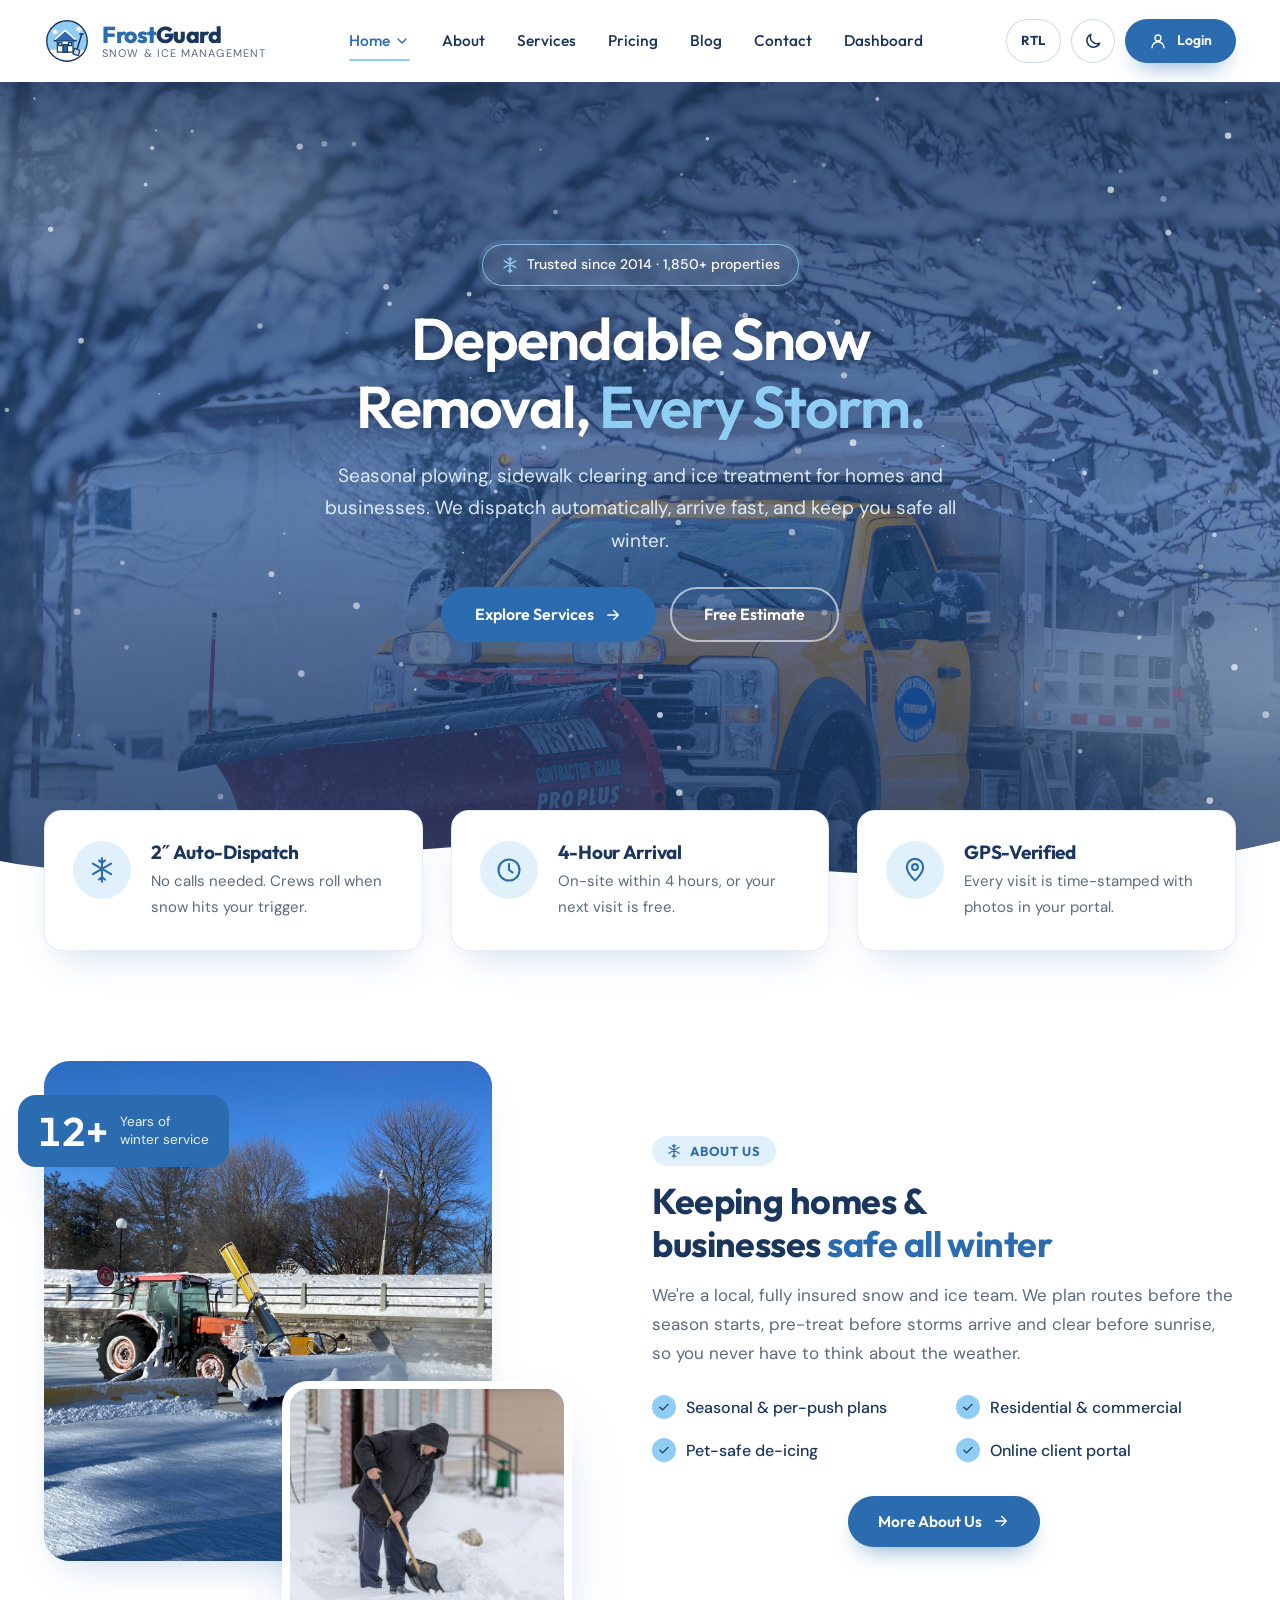
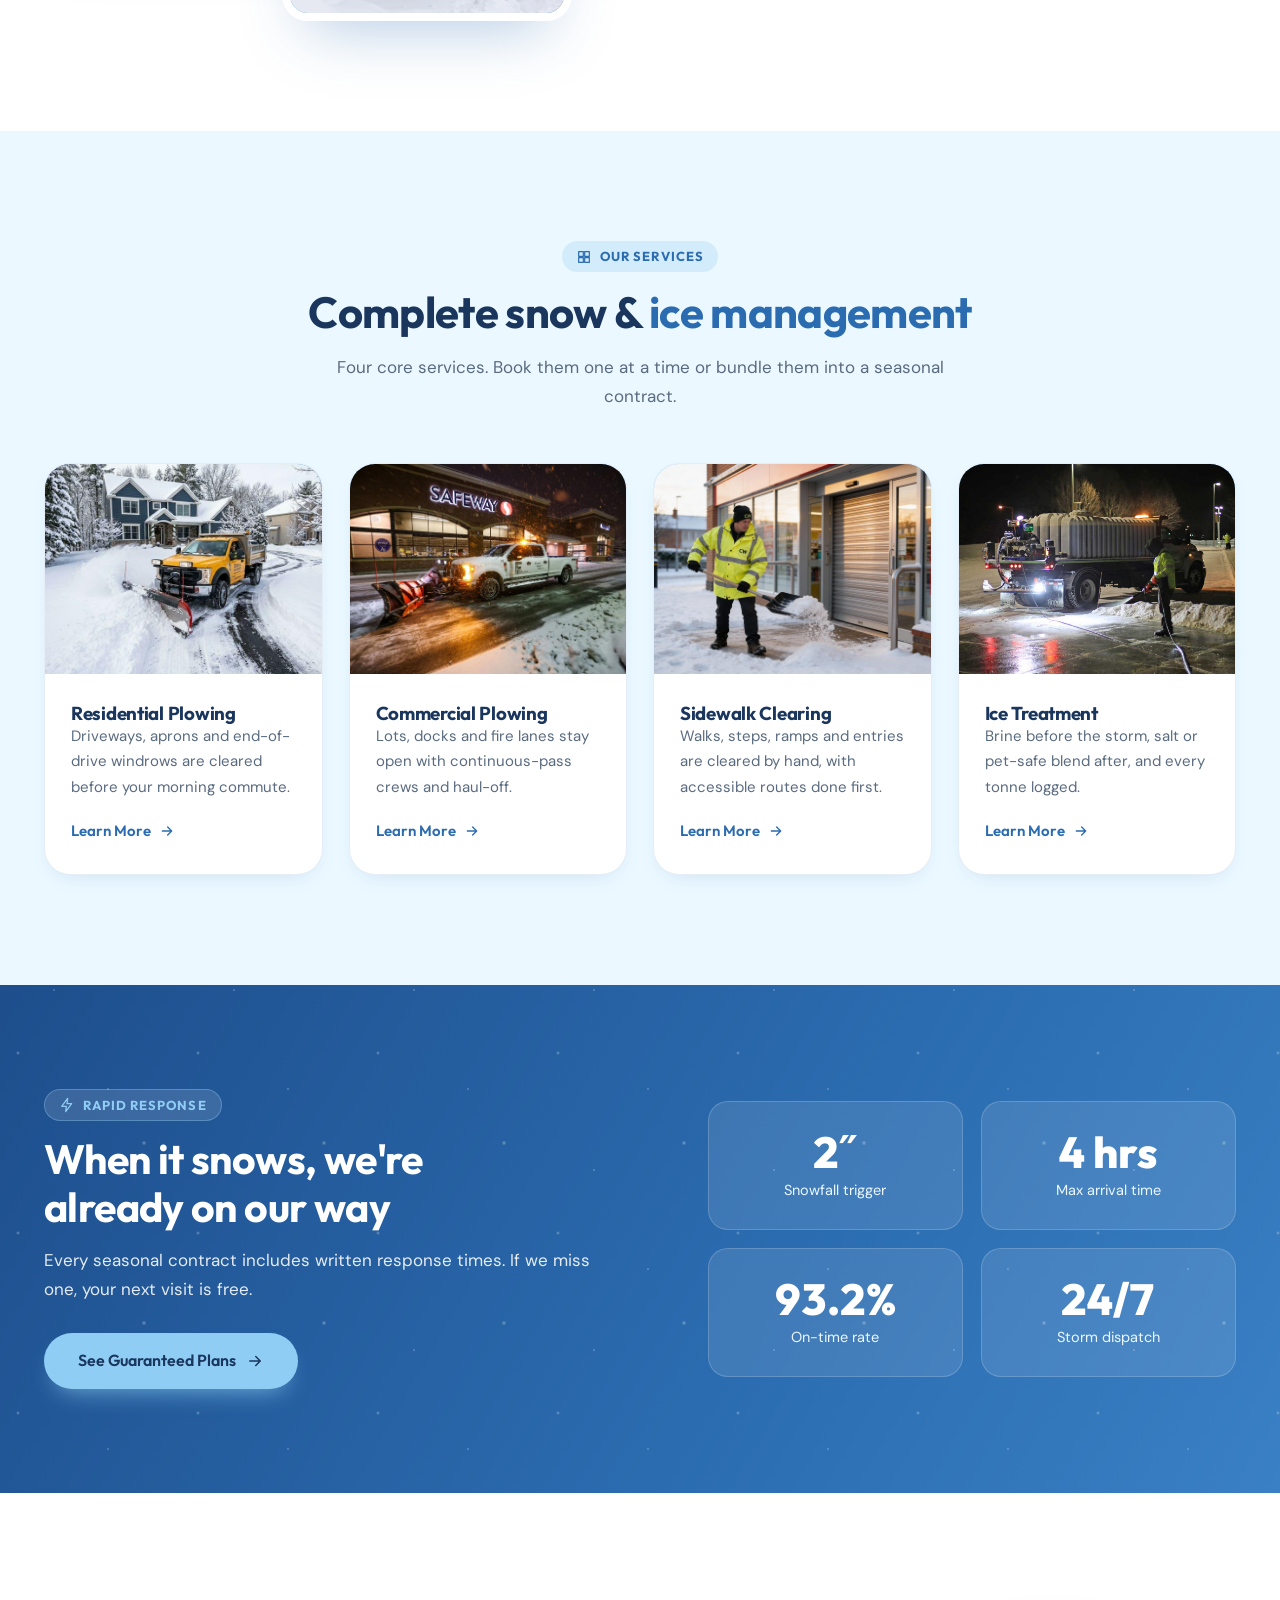
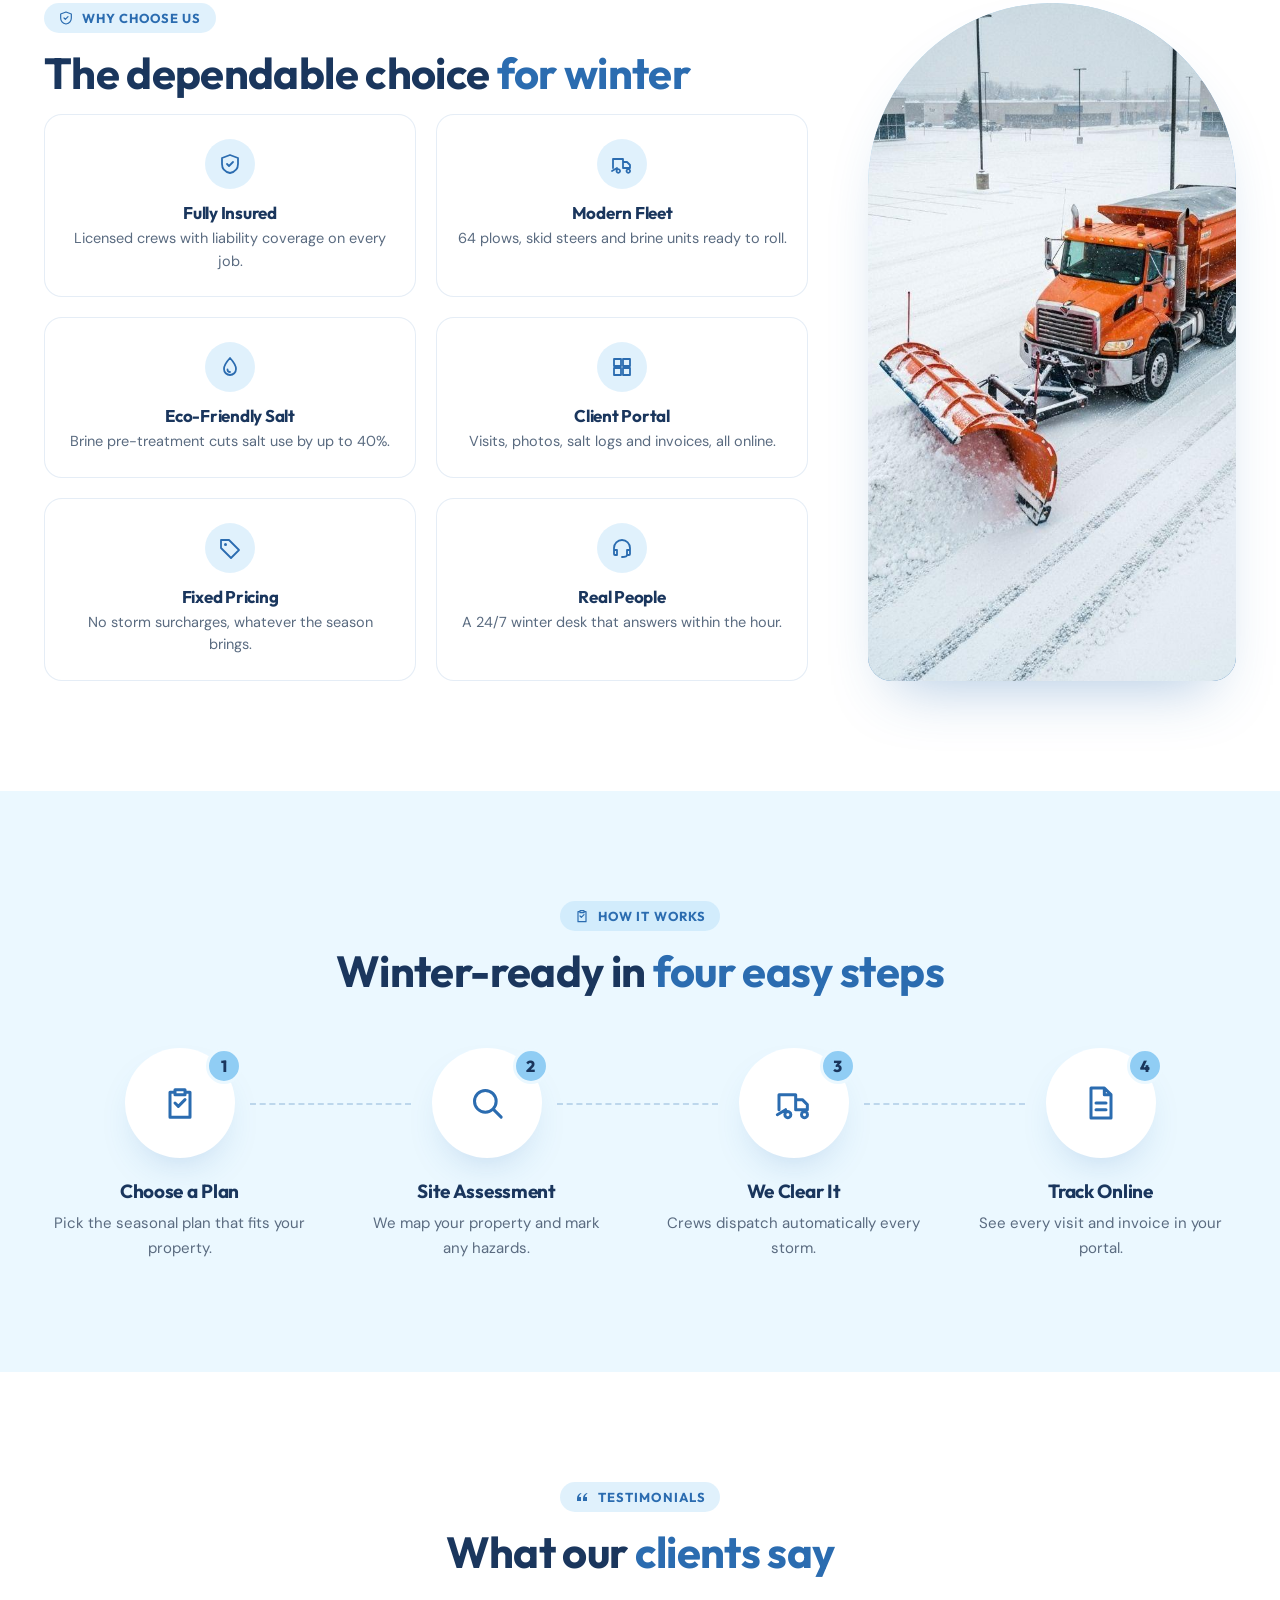
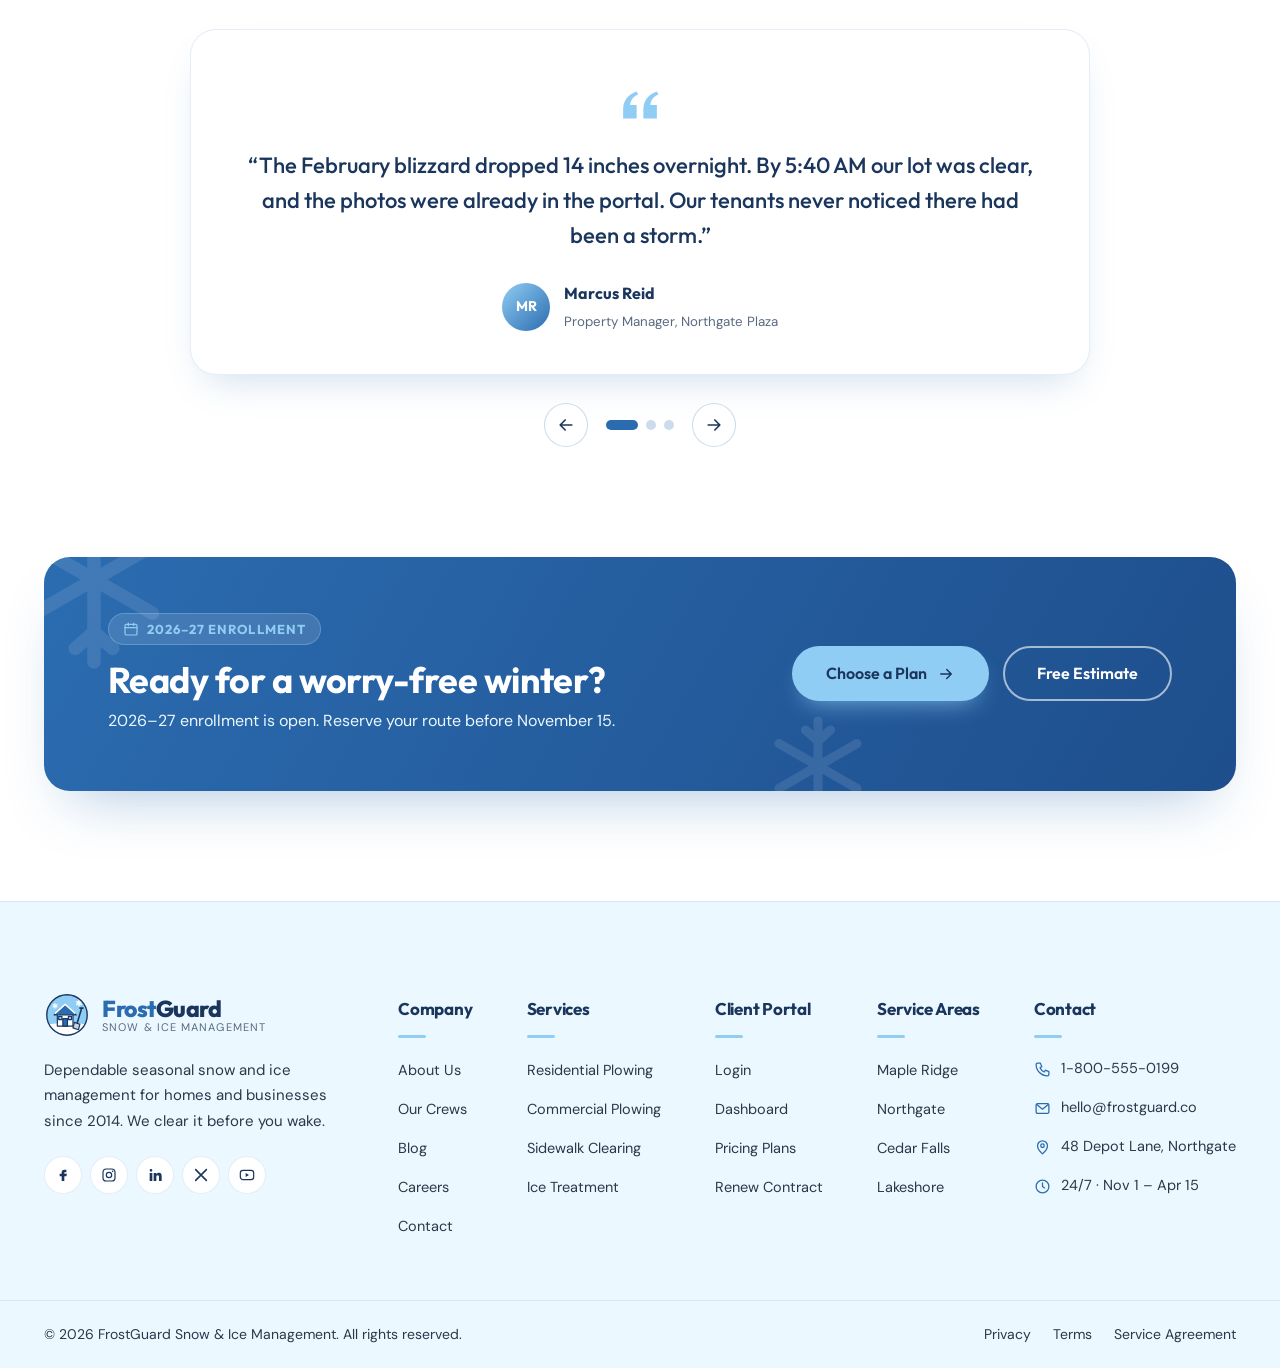
==== index.html @ 60165d2a "initial commit" ====
<!DOCTYPE html>
<html lang="en" dir="ltr" data-theme="light">
<head>
  <meta charset="UTF-8">
  <meta name="viewport" content="width=device-width, initial-scale=1.0">
  <title>FrostGuard Snow &amp; Ice | Dependable Seasonal Snow Removal</title>
  <meta name="description" content="FrostGuard Snow & Ice Management — dependable residential and commercial plowing, sidewalk clearing and ice treatment with guaranteed rapid response and seasonal plans.">
  <link rel="icon" type="image/svg+xml" href="images/logo-ltr.svg">

  <!-- Apply saved theme + direction before first paint (prevents flash) -->
  <script>
    (function () {
      document.documentElement.classList.add('js');
      try {
        var t = localStorage.getItem('fg-theme');
        var d = localStorage.getItem('fg-dir');
        if (t) document.documentElement.setAttribute('data-theme', t);
        if (d) document.documentElement.setAttribute('dir', d);
      } catch (e) {}
    })();
  </script>

  <link rel="preconnect" href="https://fonts.googleapis.com">
  <link rel="preconnect" href="https://fonts.gstatic.com" crossorigin>
  <link href="https://fonts.googleapis.com/css2?family=Outfit:wght@500;600;700;800&family=DM+Sans:wght@400;500;700&display=swap" rel="stylesheet">
  <link rel="stylesheet" href="css/index.css">
</head>
<body>

  <!--
    IMAGE SLOTS — drop real photos into /images with these names.
      hero.jpg  (hero background — until added, an online Unsplash photo is used,
                 and images/hero-bg.svg shows if you are offline)
      about-1.jpg · about-2.jpg · why.jpg
      service-residential.jpg · service-commercial.jpg · service-sidewalk.jpg · service-ice.jpg
  -->

  <svg class="sprite" aria-hidden="true" xmlns="http://www.w3.org/2000/svg">
    <symbol id="i-snow" viewBox="0 0 24 24"><path d="M12 2v20M4.2 6.5l15.6 9M4.2 15.5l15.6-9M9.5 3.8 12 6l2.5-2.2M9.5 20.2 12 18l2.5 2.2" fill="none" stroke="currentColor" stroke-width="1.8" stroke-linecap="round" stroke-linejoin="round"/></symbol>
    <symbol id="i-truck" viewBox="0 0 24 24"><path d="M3 16V7h10v9M13 10h4l3 3v3h-7M2 19l5-3M6.5 19a1.8 1.8 0 1 0 0-.01M16.5 19a1.8 1.8 0 1 0 0-.01" fill="none" stroke="currentColor" stroke-width="1.8" stroke-linecap="round" stroke-linejoin="round"/></symbol>
    <symbol id="i-building" viewBox="0 0 24 24"><path d="M4 21V5l8-3v19M12 8h8v13M2 21h20M7 8h2M7 12h2M7 16h2M15 12h2M15 16h2" fill="none" stroke="currentColor" stroke-width="1.8" stroke-linecap="round" stroke-linejoin="round"/></symbol>
    <symbol id="i-walk" viewBox="0 0 24 24"><path d="M13 4.5a1.5 1.5 0 1 0 0-.01M10 21l2-6 3 3v3M8 12l3-4 4 2 2 3M12 15l-1-5" fill="none" stroke="currentColor" stroke-width="1.8" stroke-linecap="round" stroke-linejoin="round"/></symbol>
    <symbol id="i-drop" viewBox="0 0 24 24"><path d="M12 3s6 6.5 6 11a6 6 0 0 1-12 0c0-4.5 6-11 6-11ZM9.5 14.5a2.5 2.5 0 0 0 2.5 2.5" fill="none" stroke="currentColor" stroke-width="1.8" stroke-linecap="round" stroke-linejoin="round"/></symbol>
    <symbol id="i-clock" viewBox="0 0 24 24"><circle cx="12" cy="12" r="9" fill="none" stroke="currentColor" stroke-width="1.8"/><path d="M12 7v5l3 2" fill="none" stroke="currentColor" stroke-width="1.8" stroke-linecap="round"/></symbol>
    <symbol id="i-shield" viewBox="0 0 24 24"><path d="M12 3 4 6v6c0 5 3.5 8 8 9 4.5-1 8-4 8-9V6l-8-3Zm-3 9 2 2 4-4" fill="none" stroke="currentColor" stroke-width="1.8" stroke-linecap="round" stroke-linejoin="round"/></symbol>
    <symbol id="i-pin" viewBox="0 0 24 24"><path d="M12 21s-7-6.2-7-11.5A7 7 0 0 1 19 9.5C19 14.8 12 21 12 21Z" fill="none" stroke="currentColor" stroke-width="1.8" stroke-linejoin="round"/><circle cx="12" cy="9.5" r="2.5" fill="none" stroke="currentColor" stroke-width="1.8"/></symbol>
    <symbol id="i-bolt" viewBox="0 0 24 24"><path d="M13 2 4 14h7l-1 8 9-12h-7l1-8Z" fill="none" stroke="currentColor" stroke-width="1.8" stroke-linejoin="round"/></symbol>
    <symbol id="i-check" viewBox="0 0 24 24"><path d="m5 12.5 4.5 4.5L19 7.5" fill="none" stroke="currentColor" stroke-width="2.2" stroke-linecap="round" stroke-linejoin="round"/></symbol>
    <symbol id="i-arrow" viewBox="0 0 24 24"><path d="M5 12h14M13 6l6 6-6 6" fill="none" stroke="currentColor" stroke-width="2" stroke-linecap="round" stroke-linejoin="round"/></symbol>
    <symbol id="i-sun" viewBox="0 0 24 24"><circle cx="12" cy="12" r="4" fill="none" stroke="currentColor" stroke-width="1.8"/><path d="M12 2v2M12 20v2M4.9 4.9l1.4 1.4M17.7 17.7l1.4 1.4M2 12h2M20 12h2M4.9 19.1l1.4-1.4M17.7 6.3l1.4-1.4" stroke="currentColor" stroke-width="1.8" stroke-linecap="round"/></symbol>
    <symbol id="i-moon" viewBox="0 0 24 24"><path d="M20 14.5A8 8 0 0 1 9.5 4a8 8 0 1 0 10.5 10.5Z" fill="none" stroke="currentColor" stroke-width="1.8" stroke-linejoin="round"/></symbol>
    <symbol id="i-menu" viewBox="0 0 24 24"><path d="M4 7h16M4 12h16M4 17h10" stroke="currentColor" stroke-width="2" stroke-linecap="round"/></symbol>
    <symbol id="i-close" viewBox="0 0 24 24"><path d="M6 6l12 12M18 6 6 18" stroke="currentColor" stroke-width="2" stroke-linecap="round"/></symbol>
    <symbol id="i-chev" viewBox="0 0 24 24"><path d="m6 9 6 6 6-6" fill="none" stroke="currentColor" stroke-width="2" stroke-linecap="round" stroke-linejoin="round"/></symbol>
    <symbol id="i-user" viewBox="0 0 24 24"><circle cx="12" cy="8" r="4" fill="none" stroke="currentColor" stroke-width="1.8"/><path d="M4 21a8 8 0 0 1 16 0" fill="none" stroke="currentColor" stroke-width="1.8" stroke-linecap="round"/></symbol>
    <symbol id="i-phone" viewBox="0 0 24 24"><path d="M5 3h4l2 5-2.5 1.5a11 11 0 0 0 6 6L16 13l5 2v4a2 2 0 0 1-2 2A16 16 0 0 1 3 5a2 2 0 0 1 2-2Z" fill="none" stroke="currentColor" stroke-width="1.8" stroke-linejoin="round"/></symbol>
    <symbol id="i-mail" viewBox="0 0 24 24"><rect x="3" y="5" width="18" height="14" rx="2" fill="none" stroke="currentColor" stroke-width="1.8"/><path d="m3.5 6 8.5 7 8.5-7" fill="none" stroke="currentColor" stroke-width="1.8" stroke-linejoin="round"/></symbol>
    <symbol id="i-cal" viewBox="0 0 24 24"><rect x="3" y="5" width="18" height="16" rx="2" fill="none" stroke="currentColor" stroke-width="1.8"/><path d="M3 10h18M8 3v4M16 3v4" stroke="currentColor" stroke-width="1.8" stroke-linecap="round"/></symbol>
    <symbol id="i-file" viewBox="0 0 24 24"><path d="M14 3H6v18h12V7l-4-4Zm0 0v4h4M9 12h6M9 16h6" fill="none" stroke="currentColor" stroke-width="1.8" stroke-linejoin="round" stroke-linecap="round"/></symbol>
    <symbol id="i-grid" viewBox="0 0 24 24"><path d="M4 4h7v7H4zM13 4h7v7h-7zM4 13h7v7H4zM13 13h7v7h-7z" fill="none" stroke="currentColor" stroke-width="1.8" stroke-linejoin="round"/></symbol>
    <symbol id="i-star" viewBox="0 0 24 24"><path d="m12 3 2.7 5.6 6.1.9-4.4 4.3 1 6.1L12 17l-5.4 2.9 1-6.1-4.4-4.3 6.1-.9L12 3Z" fill="currentColor"/></symbol>
    <symbol id="i-quote" viewBox="0 0 24 24"><path d="M10.5 6C6.8 7.2 4.5 10 4.5 14v4h6v-6H7.6c.2-2.3 1.5-3.9 3.6-4.7L10.5 6Zm9 0c-3.7 1.2-6 4-6 8v4h6v-6h-2.9c.2-2.3 1.5-3.9 3.6-4.7L19.5 6Z" fill="currentColor"/></symbol>
    <symbol id="i-fb" viewBox="0 0 24 24"><path d="M14 8h3V4h-3a4 4 0 0 0-4 4v2H7v4h3v7h4v-7h3l1-4h-4V8Z" fill="currentColor"/></symbol>
    <symbol id="i-ig" viewBox="0 0 24 24"><rect x="3" y="3" width="18" height="18" rx="5" fill="none" stroke="currentColor" stroke-width="1.8"/><circle cx="12" cy="12" r="4" fill="none" stroke="currentColor" stroke-width="1.8"/><circle cx="17.5" cy="6.5" r="1.2" fill="currentColor"/></symbol>
    <symbol id="i-in" viewBox="0 0 24 24"><path d="M4 9h4v12H4zM6 3a2 2 0 1 1 0 4 2 2 0 0 1 0-4ZM10 9h4v2c.6-1.2 2-2.2 4-2.2 3.2 0 4 2 4 5V21h-4v-6c0-1.5-.3-2.8-2-2.8s-2 1.3-2 2.8v6h-4V9Z" fill="currentColor"/></symbol>
    <symbol id="i-x" viewBox="0 0 24 24"><path d="M4 4l16 16M20 4 4 20" stroke="currentColor" stroke-width="2.4" stroke-linecap="round"/></symbol>
    <symbol id="i-yt" viewBox="0 0 24 24"><rect x="2" y="5" width="20" height="14" rx="4" fill="none" stroke="currentColor" stroke-width="1.8"/><path d="m10 9 5 3-5 3V9Z" fill="currentColor"/></symbol>
    <symbol id="i-home" viewBox="0 0 24 24"><path d="M3 11.5 12 4l9 7.5M5.5 9.5V20h13V9.5M10 20v-5h4v5" fill="none" stroke="currentColor" stroke-width="1.8" stroke-linecap="round" stroke-linejoin="round"/></symbol>
    <symbol id="i-search" viewBox="0 0 24 24"><circle cx="11" cy="11" r="6.5" fill="none" stroke="currentColor" stroke-width="1.8"/><path d="m16 16 4.5 4.5" stroke="currentColor" stroke-width="1.8" stroke-linecap="round"/></symbol>
    <symbol id="i-clipboard" viewBox="0 0 24 24"><path d="M9 4h6v3H9zM8 5.5H6v15h12v-15h-2M9 12l2 2 4-4" fill="none" stroke="currentColor" stroke-width="1.8" stroke-linecap="round" stroke-linejoin="round"/></symbol>
    <symbol id="i-tag" viewBox="0 0 24 24"><path d="M3 12V4h8l10 10-8 8L3 12Z" fill="none" stroke="currentColor" stroke-width="1.8" stroke-linejoin="round"/><circle cx="7.5" cy="8.5" r="1.5" fill="currentColor"/></symbol>
    <symbol id="i-copy" viewBox="0 0 24 24"><rect x="8" y="8" width="12" height="12" rx="2" fill="none" stroke="currentColor" stroke-width="1.8"/><path d="M16 8V5a1 1 0 0 0-1-1H5a1 1 0 0 0-1 1v10a1 1 0 0 0 1 1h3" fill="none" stroke="currentColor" stroke-width="1.8"/></symbol>
    <symbol id="i-headset" viewBox="0 0 24 24"><path d="M4 14v-2a8 8 0 0 1 16 0v2M4 14h3v5H5a1 1 0 0 1-1-1v-4Zm16 0h-3v5h2a1 1 0 0 0 1-1v-4ZM17 19c0 1.5-2 2-5 2" fill="none" stroke="currentColor" stroke-width="1.8" stroke-linecap="round" stroke-linejoin="round"/></symbol>
    <symbol id="i-lock" viewBox="0 0 24 24"><rect x="4.5" y="10.5" width="15" height="10" rx="2.5" fill="none" stroke="currentColor" stroke-width="1.8"/><path d="M8 10.5V7.5a4 4 0 0 1 8 0v3M12 14.5v2.5" fill="none" stroke="currentColor" stroke-width="1.8" stroke-linecap="round"/></symbol>
  </svg>

  <a class="skip-link" href="#main">Skip to content</a>

  <!-- ================= HEADER ================= -->
  <header class="header" id="header">
    <div class="container header__inner">
      <a href="index.html" class="logo" aria-label="FrostGuard Snow and Ice — home">
        <img src="images/logo-ltr.svg" alt="" class="logo__img logo__img--ltr" width="46" height="46">
        <img src="images/logo-rtl.svg" alt="" class="logo__img logo__img--rtl" width="46" height="46">
        <span class="logo__text">
          <span class="logo__name">Frost<b>Guard</b></span>
          <span class="logo__tag">Snow &amp; Ice Management</span>
        </span>
      </a>

      <nav class="nav" id="nav" aria-label="Primary">
        <div class="nav__head">
          <span class="nav__title">Menu</span>
          <button class="icon-btn nav__close" id="navClose" aria-label="Close menu"><svg><use href="#i-close"/></svg></button>
        </div>
        <ul class="nav__list">
          <li class="nav__item has-dropdown">
            <button class="nav__link nav__link--toggle is-active" aria-expanded="false" aria-controls="homeMenu">
              Home <svg class="chev"><use href="#i-chev"/></svg>
            </button>
            <ul class="dropdown" id="homeMenu">
              <li><a href="index.html" class="is-current"><svg><use href="#i-home"/></svg>Home 1 <small>Classic seasonal</small></a></li>
              <li><a href="home2.html"><svg><use href="#i-building"/></svg>Home 2 <small>Commercial focus</small></a></li>
            </ul>
          </li>
          <li class="nav__item"><a href="about.html" class="nav__link">About</a></li>
          <li class="nav__item"><a href="services.html" class="nav__link">Services</a></li>
          <li class="nav__item"><a href="pricing.html" class="nav__link">Pricing</a></li>
          <li class="nav__item"><a href="blog.html" class="nav__link">Blog</a></li>
          <li class="nav__item"><a href="contact.html" class="nav__link">Contact</a></li>
          <li class="nav__item"><a href="dashboard.html" class="nav__link">Dashboard</a></li>
        </ul>
        <div class="nav__foot">
          <a href="login.html" class="btn btn--primary btn--block"><svg><use href="#i-user"/></svg>Login</a>
          <a href="tel:+18005550199" class="nav__hotline"><svg><use href="#i-phone"/></svg>24/7 Dispatch: 1-800-555-0199</a>
        </div>
      </nav>

      <div class="header__actions">
        <button class="icon-btn dir-toggle" id="dirToggle" aria-label="Switch to right-to-left layout">
          <span class="dir-toggle__label">RTL</span>
        </button>
        <button class="icon-btn theme-toggle" id="themeToggle" aria-label="Switch to dark theme">
          <svg class="theme-toggle__moon"><use href="#i-moon"/></svg>
          <svg class="theme-toggle__sun"><use href="#i-sun"/></svg>
        </button>
        <a href="login.html" class="btn btn--primary btn--sm header__login"><svg><use href="#i-user"/></svg><span>Login</span></a>
        <button class="icon-btn burger" id="burger" aria-label="Open menu" aria-controls="nav" aria-expanded="false"><svg><use href="#i-menu"/></svg></button>
      </div>
    </div>
  </header>
  <div class="nav-overlay" id="navOverlay"></div>

  <main id="main">

    <!-- ================= HERO (background image) ================= -->
    <section class="hero" id="hero">
      <div class="hero__bg" aria-hidden="true"><span class="hero__img"></span><span class="hero__shine"></span></div>
      <canvas class="hero__snow" id="snowCanvas" aria-hidden="true"></canvas>
      <span class="cloud cloud--a" aria-hidden="true"></span>
      <span class="cloud cloud--b" aria-hidden="true"></span>

      <div class="container hero__inner">
        <div class="hero__content">
          <span class="pill reveal"><svg><use href="#i-snow"/></svg>Trusted since 2014 · 1,850+ properties</span>
          <h1 class="hero__title">
            <span class="line"><span>Dependable Snow</span></span>
            <span class="line"><span>Removal, <em>Every Storm.</em></span></span>
          </h1>
          <p class="hero__lead reveal" style="--d:.4s">
            Seasonal plowing, sidewalk clearing and ice treatment for homes and businesses.
            We dispatch automatically, arrive fast, and keep you safe all winter.
          </p>
          <div class="hero__cta reveal" style="--d:.55s">
            <a href="services.html" class="btn btn--primary btn--lg">Explore Services <svg class="flip"><use href="#i-arrow"/></svg></a>
            <a href="contact.html" class="btn btn--ghost btn--lg">Free Estimate</a>
          </div>
        </div>
      </div>

      <svg class="hero__wave" viewBox="0 0 1440 90" preserveAspectRatio="none" aria-hidden="true"><path d="M0 50 C 240 90 480 10 720 40 S 1200 80 1440 30 V90 H0 Z"/></svg>
    </section>

    <!-- ================= GUARANTEE CARDS ================= -->
    <section class="promise">
      <div class="container promise__grid">
        <article class="promise__card reveal">
          <span class="promise__icon"><svg><use href="#i-snow"/></svg></span>
          <div><h3>2″ Auto-Dispatch</h3><p>No calls needed. Crews roll when snow hits your trigger.</p></div>
        </article>
        <article class="promise__card reveal" style="--d:.1s">
          <span class="promise__icon"><svg><use href="#i-clock"/></svg></span>
          <div><h3>4-Hour Arrival</h3><p>On-site within 4 hours, or your next visit is free.</p></div>
        </article>
        <article class="promise__card reveal" style="--d:.2s">
          <span class="promise__icon"><svg><use href="#i-pin"/></svg></span>
          <div><h3>GPS-Verified</h3><p>Every visit is time-stamped with photos in your portal.</p></div>
        </article>
      </div>
    </section>

    <!-- ================= ABOUT ================= -->
    <section class="section about" id="about">
      <div class="container about__inner">
        <div class="about__media reveal reveal--side-rev">
          <div class="media about__main"><span class="media__img" style="background-image:url('images/home-1.jpg')"></span><svg><use href="#i-truck"/></svg></div>
          <div class="media about__sub"><span class="media__img" style="background-image:url('images/home-2.jpg')"></span><svg><use href="#i-walk"/></svg></div>
          <div class="about__badge">
            <strong data-count="12" data-suffix="+">0</strong>
            <span>Years of<br>winter service</span>
          </div>
        </div>
        <div class="about__copy reveal">
          <span class="eyebrow"><svg><use href="#i-snow"/></svg>About us</span>
          <h2 class="section__title">Keeping homes &amp; businesses <span class="hl">safe all winter</span></h2>
          <p class="section__lead">We're a local, fully insured snow and ice team. We plan routes before the season starts, pre-treat before storms arrive and clear before sunrise, so you never have to think about the weather.</p>
          <ul class="checklist">
            <li><svg><use href="#i-check"/></svg>Seasonal &amp; per-push plans</li>
            <li><svg><use href="#i-check"/></svg>Residential &amp; commercial</li>
            <li><svg><use href="#i-check"/></svg>Pet-safe de-icing</li>
            <li><svg><use href="#i-check"/></svg>Online client portal</li>
          </ul>
          <div class="about__foot">
            <a href="about.html" class="btn btn--primary">More About Us <svg class="flip"><use href="#i-arrow"/></svg></a>
          </div>
        </div>
      </div>
    </section>

    <!-- ================= SERVICES ================= -->
    <section class="section services" id="services">
      <div class="container">
        <header class="section__head reveal">
          <span class="eyebrow"><svg><use href="#i-grid"/></svg>Our services</span>
          <h2 class="section__title">Complete snow &amp; <span class="hl">ice management</span></h2>
          <p class="section__lead">Four core services. Book them one at a time or bundle them into a seasonal contract.</p>
        </header>
        <div class="services__grid">
          <article class="svc reveal">
            <div class="media svc__media"><span class="media__img" style="background-image:url('images/service-1.jpg')"></span><svg><use href="#i-home"/></svg></div>
            <div class="svc__body">
              <h3>Residential Plowing</h3>
              <p>Driveways, aprons and end-of-drive windrows are cleared before your morning commute.</p>
              <a href="services.html#residential" class="link-arrow">Learn More <svg class="flip"><use href="#i-arrow"/></svg></a>
            </div>
          </article>
          <article class="svc reveal" style="--d:.1s">
            <div class="media svc__media"><span class="media__img" style="background-image:url('images/service-2.jpg')"></span><svg><use href="#i-building"/></svg></div>
            <div class="svc__body">
              <h3>Commercial Plowing</h3>
              <p>Lots, docks and fire lanes stay open with continuous-pass crews and haul-off.</p>
              <a href="services.html#commercial" class="link-arrow">Learn More <svg class="flip"><use href="#i-arrow"/></svg></a>
            </div>
          </article>
          <article class="svc reveal" style="--d:.2s">
            <div class="media svc__media"><span class="media__img" style="background-image:url('images/service-3.jpg')"></span><svg><use href="#i-walk"/></svg></div>
            <div class="svc__body">
              <h3>Sidewalk Clearing</h3>
              <p>Walks, steps, ramps and entries are cleared by hand, with accessible routes done first.</p>
              <a href="services.html#sidewalk" class="link-arrow">Learn More <svg class="flip"><use href="#i-arrow"/></svg></a>
            </div>
          </article>
          <article class="svc reveal" style="--d:.3s">
            <div class="media svc__media"><span class="media__img" style="background-image:url('images/service-4.jpg')"></span><svg><use href="#i-drop"/></svg></div>
            <div class="svc__body">
              <h3>Ice Treatment</h3>
              <p>Brine before the storm, salt or pet-safe blend after, and every tonne logged.</p>
              <a href="services.html#ice" class="link-arrow">Learn More <svg class="flip"><use href="#i-arrow"/></svg></a>
            </div>
          </article>
        </div>
      </div>
    </section>

    <!-- ================= RAPID-RESPONSE BAND ================= -->
    <section class="rapid" id="guarantee">
      <div class="rapid__flakes" aria-hidden="true"></div>
      <div class="container rapid__inner">
        <div class="rapid__copy reveal">
          <span class="eyebrow eyebrow--light"><svg><use href="#i-bolt"/></svg>Rapid response</span>
          <h2>When it snows, we're already on our way</h2>
          <p>Every seasonal contract includes written response times. If we miss one, your next visit is free.</p>
          <a href="pricing.html" class="btn btn--secondary btn--lg">See Guaranteed Plans <svg class="flip"><use href="#i-arrow"/></svg></a>
        </div>
        <div class="rapid__stats">
          <div class="rstat reveal"><strong data-count="2" data-suffix="″">0</strong><span>Snowfall trigger</span></div>
          <div class="rstat reveal" style="--d:.1s"><strong data-count="4" data-suffix=" hrs">0</strong><span>Max arrival time</span></div>
          <div class="rstat reveal" style="--d:.2s"><strong data-count="98.7" data-decimals="1" data-suffix="%">0</strong><span>On-time rate</span></div>
          <div class="rstat reveal" style="--d:.3s"><strong>24/7</strong><span>Storm dispatch</span></div>
        </div>
      </div>
    </section>

    <!-- ================= WHY CHOOSE US ================= -->
    <section class="section why">
      <div class="container why__inner">
        <div class="why__copy">
          <header class="reveal">
            <span class="eyebrow"><svg><use href="#i-shield"/></svg>Why choose us</span>
            <h2 class="section__title">The dependable choice <span class="hl">for winter</span></h2>
          </header>
          <div class="why__grid">
            <div class="why__item reveal"><span><svg><use href="#i-shield"/></svg></span><div><h3>Fully Insured</h3><p>Licensed crews with liability coverage on every job.</p></div></div>
            <div class="why__item reveal" style="--d:.08s"><span><svg><use href="#i-truck"/></svg></span><div><h3>Modern Fleet</h3><p>64 plows, skid steers and brine units ready to roll.</p></div></div>
            <div class="why__item reveal" style="--d:.16s"><span><svg><use href="#i-drop"/></svg></span><div><h3>Eco-Friendly Salt</h3><p>Brine pre-treatment cuts salt use by up to 40%.</p></div></div>
            <div class="why__item reveal" style="--d:.24s"><span><svg><use href="#i-grid"/></svg></span><div><h3>Client Portal</h3><p>Visits, photos, salt logs and invoices, all online.</p></div></div>
            <div class="why__item reveal" style="--d:.32s"><span><svg><use href="#i-tag"/></svg></span><div><h3>Fixed Pricing</h3><p>No storm surcharges, whatever the season brings.</p></div></div>
            <div class="why__item reveal" style="--d:.40s"><span><svg><use href="#i-headset"/></svg></span><div><h3>Real People</h3><p>A 24/7 winter desk that answers within the hour.</p></div></div>
          </div>
        </div>
        <div class="why__media reveal reveal--side">
          <div class="media why__img"><span class="media__img" style="background-image:url('images/home-3.jpg')"></span><svg><use href="#i-snow"/></svg></div>
        </div>
      </div>
    </section>

    <!-- ================= PROCESS ================= -->
    <section class="section process">
      <div class="container">
        <header class="section__head reveal">
          <span class="eyebrow"><svg><use href="#i-clipboard"/></svg>How it works</span>
          <h2 class="section__title">Winter-ready in <span class="hl">four easy steps</span></h2>
        </header>
        <ol class="process__list">
          <li class="step reveal"><span class="step__num">1</span><span class="step__icon"><svg><use href="#i-clipboard"/></svg></span><h3>Choose a Plan</h3><p>Pick the seasonal plan that fits your property.</p></li>
          <li class="step reveal" style="--d:.1s"><span class="step__num">2</span><span class="step__icon"><svg><use href="#i-search"/></svg></span><h3>Site Assessment</h3><p>We map your property and mark any hazards.</p></li>
          <li class="step reveal" style="--d:.2s"><span class="step__num">3</span><span class="step__icon"><svg><use href="#i-truck"/></svg></span><h3>We Clear It</h3><p>Crews dispatch automatically every storm.</p></li>
          <li class="step reveal" style="--d:.3s"><span class="step__num">4</span><span class="step__icon"><svg><use href="#i-file"/></svg></span><h3>Track Online</h3><p>See every visit and invoice in your portal.</p></li>
        </ol>
      </div>
    </section>

    <!-- ================= TESTIMONIALS ================= -->
    <section class="section testimonials">
      <div class="container">
        <header class="section__head reveal">
          <span class="eyebrow"><svg><use href="#i-quote"/></svg>Testimonials</span>
          <h2 class="section__title">What our <span class="hl">clients say</span></h2>
        </header>
        <div class="slider reveal" id="slider">
          <div class="slider__track">
            <figure class="quote is-active">
              <svg class="quote__mark"><use href="#i-quote"/></svg>
              <blockquote>“The February blizzard dropped 14 inches overnight. By 5:40 AM our lot was clear, and the photos were already in the portal. Our tenants never noticed there had been a storm.”</blockquote>
              <figcaption><span class="avatar">MR</span><span><strong>Marcus Reid</strong><small>Property Manager, Northgate Plaza</small></span></figcaption>
            </figure>
            <figure class="quote">
              <svg class="quote__mark"><use href="#i-quote"/></svg>
              <blockquote>“I work early hospital shifts. In four winters with FrostGuard I haven't picked up a shovel once. The pet-safe salt matters to us too.”</blockquote>
              <figcaption><span class="avatar">PS</span><span><strong>Priya Shah</strong><small>Homeowner, Maple Ridge</small></span></figcaption>
            </figure>
            <figure class="quote">
              <svg class="quote__mark"><use href="#i-quote"/></svg>
              <blockquote>“The salt logs saved us in an insurance claim. We had time-stamped proof that the walks were treated before the incident.”</blockquote>
              <figcaption><span class="avatar">DL</span><span><strong>Dana Liu</strong><small>Facilities Lead, Cedar Medical</small></span></figcaption>
            </figure>
          </div>
          <div class="slider__nav">
            <button class="icon-btn" id="sPrev" aria-label="Previous testimonial"><svg class="flip rot"><use href="#i-arrow"/></svg></button>
            <div class="slider__dots" role="tablist" aria-label="Testimonials"></div>
            <button class="icon-btn" id="sNext" aria-label="Next testimonial"><svg class="flip"><use href="#i-arrow"/></svg></button>
          </div>
        </div>
      </div>
    </section>

    <!-- ================= CTA ================= -->
    <section class="cta">
      <div class="container">
        <div class="cta__inner reveal">
          <span class="cta__flake cta__flake--a" aria-hidden="true"><svg><use href="#i-snow"/></svg></span>
          <span class="cta__flake cta__flake--b" aria-hidden="true"><svg><use href="#i-snow"/></svg></span>
          <div>
            <span class="eyebrow eyebrow--light"><svg><use href="#i-cal"/></svg>2026–27 enrollment</span>
            <h2>Ready for a worry-free winter?</h2>
            <p>2026–27 enrollment is open. Reserve your route before November 15.</p>
          </div>
          <div class="cta__actions">
            <a href="pricing.html" class="btn btn--secondary btn--lg">Choose a Plan <svg class="flip"><use href="#i-arrow"/></svg></a>
            <a href="contact.html" class="btn btn--ghost btn--lg">Free Estimate</a>
          </div>
        </div>
      </div>
    </section>
  </main>

  <!-- ================= FOOTER (light) ================= -->
  <footer class="footer">
    <div class="container footer__grid">
      <div class="footer__col footer__brand">
        <a href="index.html" class="logo" aria-label="FrostGuard home">
          <img src="images/logo-ltr.svg" alt="" class="logo__img logo__img--ltr" width="46" height="46">
          <img src="images/logo-rtl.svg" alt="" class="logo__img logo__img--rtl" width="46" height="46">
          <span class="logo__text"><span class="logo__name">Frost<b>Guard</b></span><span class="logo__tag">Snow &amp; Ice Management</span></span>
        </a>
        <p>Dependable seasonal snow and ice management for homes and businesses since 2014. We clear it before you wake.</p>
        <div class="socials">
          <a href="#" aria-label="Facebook"><svg><use href="#i-fb"/></svg></a>
          <a href="#" aria-label="Instagram"><svg><use href="#i-ig"/></svg></a>
          <a href="#" aria-label="LinkedIn"><svg><use href="#i-in"/></svg></a>
          <a href="#" aria-label="X"><svg><use href="#i-x"/></svg></a>
          <a href="#" aria-label="YouTube"><svg><use href="#i-yt"/></svg></a>
        </div>
      </div>
      <div class="footer__col"><h4>Company</h4><ul><li><a href="about.html">About Us</a></li><li><a href="about.html#crew">Our Crews</a></li><li><a href="blog.html">Blog</a></li><li><a href="contact.html">Careers</a></li><li><a href="contact.html">Contact</a></li></ul></div>
      <div class="footer__col"><h4>Services</h4><ul><li><a href="services.html#residential">Residential Plowing</a></li><li><a href="services.html#commercial">Commercial Plowing</a></li><li><a href="services.html#sidewalk">Sidewalk Clearing</a></li><li><a href="services.html#ice">Ice Treatment</a></li></ul></div>
      <div class="footer__col"><h4>Client Portal</h4><ul><li><a href="login.html">Login</a></li><li><a href="dashboard.html">Dashboard</a></li><li><a href="pricing.html">Pricing Plans</a></li><li><a href="dashboard.html#renewal">Renew Contract</a></li></ul></div>
      <div class="footer__col"><h4>Service Areas</h4><ul><li><a href="contact.html">Maple Ridge</a></li><li><a href="contact.html">Northgate</a></li><li><a href="contact.html">Cedar Falls</a></li><li><a href="contact.html">Lakeshore</a></li></ul></div>
      <div class="footer__col">
        <h4>Contact</h4>
        <ul class="footer__contact">
          <li><svg><use href="#i-phone"/></svg><a href="tel:+18005550199">1-800-555-0199</a></li>
          <li><svg><use href="#i-mail"/></svg><a href="mailto:hello@frostguard.co">hello@frostguard.co</a></li>
          <li><svg><use href="#i-pin"/></svg><span>48 Depot Lane, Northgate</span></li>
          <li><svg><use href="#i-clock"/></svg><span>24/7 · Nov 1 – Apr 15</span></li>
        </ul>
      </div>
    </div>
    <div class="footer__bottom">
      <div class="container footer__bottom-inner">
        <p>© <span id="year">2026</span> FrostGuard Snow &amp; Ice Management. All rights reserved.</p>
        <ul><li><a href="#">Privacy</a></li><li><a href="#">Terms</a></li><li><a href="#">Service Agreement</a></li></ul>
      </div>
    </div>
  </footer>


  <script src="js/index.js"></script>
</body>
</html>
---- css/index.css ----
/* =========================================================
   FrostGuard Snow & Ice — "Morning Snow" (classic home)
   Primary Blue #2B6CB0 · Sky Blue #90CDF4 · Light Tint #EBF8FF
   Background #FFFFFF · Text #1A202C
   Fonts: Outfit (headings) + DM Sans (body)
   Breakpoints (non-overlapping, 4 tiers):
     XL  > 1279px         (@media min-width: 1280px — desktop layout)
     LG  1024 – 1279.98px
     MD  640 – 1023.98px  (hamburger menu)
     SM  < 640px          (hamburger menu)
   ========================================================= */

/* ---------- 1. Design tokens ---------- */
:root {
  /* Palette */
  --c-blue:  #2B6CB0;   /* primary */
  --c-sky:   #90CDF4;   /* secondary */
  --c-tint:  #EBF8FF;   /* light tint */
  --c-white: #FFFFFF;   /* background */
  --c-ink:   #1A202C;   /* text */
  --c-blue-dark: #1E4E8C;   /* hover / deep blue (shade of primary) */
  --c-navy:      #1A365D;   /* text on sky-blue fills */

  /* Roles — light */
  --bg: var(--c-white);
  --bg-alt: var(--c-tint);
  --surface: var(--c-white);
  --surface-2: #F5FBFF;
  --border: rgba(43, 108, 176, .12);
  --border-strong: rgba(43, 108, 176, .24);
  --heading: var(--c-navy);
  --text: #2D3748;
  --text-muted: #5A6B80;
  --link: var(--c-blue);
  --icon-bg: rgba(144, 205, 244, .28);
  --hero-ov-1: rgba(26, 54, 93, .82);
  --hero-ov-2: rgba(30, 78, 140, .62);
  --hero-ov-3: rgba(26, 54, 93, .86);
  --cloud: rgba(235, 248, 255, .18);
  --snow-rgb: 255, 255, 255;
  --footer-bg: var(--c-tint);
  --shadow-sm: 0 8px 22px -12px rgba(43, 108, 176, .22);
  --shadow: 0 18px 40px -18px rgba(43, 108, 176, .28);
  --shadow-lg: 0 30px 60px -26px rgba(43, 108, 176, .38);

  /* Type */
  --ff-head: "Outfit", system-ui, sans-serif;
  --ff-body: "DM Sans", system-ui, sans-serif;

  /* Layout */
  --container: 1220px;
  --gutter: 24px;
  --header-h: 82px;
  --radius: 18px;
  --radius-lg: 26px;
  --section-y: 104px;
  --ease: cubic-bezier(.22, .9, .3, 1);
  --rx: 50px;
}

/* Dark — deep winter-night blues from the same family */
[data-theme="dark"] {
  --bg: #0D1B2E;
  --bg-alt: #10233B;
  --surface: #142B47;
  --surface-2: #183354;
  --border: rgba(144, 205, 244, .14);
  --border-strong: rgba(144, 205, 244, .26);
  --heading: #EBF8FF;
  --text: #CFE3F5;
  --text-muted: #93AFCB;
  --link: var(--c-sky);
  --icon-bg: rgba(144, 205, 244, .14);
  --hero-ov-1: rgba(13, 27, 46, .9);
  --hero-ov-2: rgba(13, 27, 46, .72);
  --hero-ov-3: rgba(13, 27, 46, .92);
  --cloud: rgba(144, 205, 244, .07);
  --snow-rgb: 235, 248, 255;
  --footer-bg: #0B1727;
  --shadow-sm: 0 8px 22px -12px rgba(0, 0, 0, .55);
  --shadow: 0 18px 40px -18px rgba(0, 0, 0, .6);
  --shadow-lg: 0 30px 60px -26px rgba(0, 0, 0, .75);
}

[dir="rtl"] { --rx: -50px; }

/* ---------- 2. Base ---------- */
*, *::before, *::after { box-sizing: border-box; margin: 0; padding: 0; }
html { scroll-behavior: smooth; -webkit-text-size-adjust: 100%; }
body { font-family: var(--ff-body); font-size: 16px; line-height: 1.7; color: var(--text); background: var(--bg); overflow-x: hidden; transition: background-color .4s ease, color .4s ease; }
body.nav-open { overflow: hidden; }
main { overflow-x: hidden; overflow-x: clip; }   /* nothing inside the page can push it wider than the screen (hidden = fallback for older iOS Safari) */
html, body { max-width: 100%; }
img, svg { display: block; max-width: 100%; }
a { color: inherit; text-decoration: none; }
ul, ol { list-style: none; }
button, input { font: inherit; color: inherit; }
button { cursor: pointer; background: none; border: 0; }
h1, h2, h3, h4 { font-family: var(--ff-head); color: var(--heading); line-height: 1.18; letter-spacing: -.015em; }
.sprite { display: none; }
.sr-only { position: absolute; width: 1px; height: 1px; overflow: hidden; clip: rect(0 0 0 0); white-space: nowrap; }
.skip-link { position: absolute; inset-inline-start: 16px; top: -60px; z-index: 300; background: var(--c-blue); color: #fff; padding: 10px 16px; border-radius: 8px; font-weight: 600; }
.skip-link:focus { top: 12px; }
:focus-visible { outline: 3px solid rgba(144, 205, 244, .9); outline-offset: 3px; border-radius: 6px; }
[dir="rtl"] .flip { transform: scaleX(-1); }
.rot { rotate: 180deg; }
.container { width: 100%; max-width: var(--container); margin-inline: auto; padding-inline: var(--gutter); }
.section { padding-block: var(--section-y); position: relative; }
[data-count], .rstat strong { font-variant-numeric: tabular-nums; unicode-bidi: plaintext; }

/* ---------- 3. Buttons (same colours in light & dark) ---------- */
.btn {
  --btn-bg: var(--c-blue); --btn-fg: #FFFFFF; --btn-bd: transparent; --btn-fill: var(--c-blue-dark); --btn-fill-fg: #FFFFFF;
  position: relative; isolation: isolate; overflow: hidden;
  display: inline-flex; align-items: center; justify-content: center; gap: 10px;
  padding: 14px 28px; border-radius: 50px; border: 2px solid var(--btn-bd);
  background: var(--btn-bg); color: var(--btn-fg);
  font-family: var(--ff-head); font-weight: 600; font-size: 15.5px; line-height: 1.2; white-space: nowrap;
  transition: color .35s var(--ease), transform .3s var(--ease), box-shadow .3s var(--ease), border-color .3s;
}
.btn::before { content: ""; position: absolute; inset: 0; z-index: -1; background: var(--btn-fill); transform: scaleX(0); transform-origin: var(--from, left); transition: transform .45s var(--ease); }
[dir="rtl"] .btn::before { --from: right; }
.btn:hover::before { transform: scaleX(1); }
.btn:hover { color: var(--btn-fill-fg); border-color: var(--btn-fill); transform: translateY(-2px); box-shadow: var(--shadow); }
.btn svg { width: 18px; height: 18px; flex-shrink: 0; transition: transform .3s var(--ease); }
.btn:hover svg.flip { transform: translateX(4px); }
[dir="rtl"] .btn:hover svg.flip { transform: scaleX(-1) translateX(4px); }
.btn--primary { box-shadow: 0 12px 24px -12px rgba(43, 108, 176, .7); }
.btn--secondary { --btn-bg: var(--c-sky); --btn-fg: var(--c-navy); --btn-fill: var(--c-white); --btn-fill-fg: var(--c-blue); box-shadow: 0 12px 24px -12px rgba(144, 205, 244, .8); }
.btn--outline { --btn-bg: transparent; --btn-fg: var(--link); --btn-bd: var(--link); --btn-fill: var(--c-blue); }
.btn--ghost { --btn-bg: transparent; --btn-fg: #FFFFFF; --btn-bd: rgba(255, 255, 255, .6); --btn-fill: #FFFFFF; --btn-fill-fg: var(--c-blue); }
.btn--sm { padding: 10px 20px; font-size: 14px; }
.btn--lg { padding: 16px 32px; font-size: 16px; }
.btn--block { width: 100%; }

.icon-btn { display: inline-flex; align-items: center; justify-content: center; gap: 6px; height: 44px; min-width: 44px; padding-inline: 11px; border-radius: 50px; border: 1px solid var(--border-strong); background: var(--surface); color: var(--heading); transition: background-color .3s, color .3s, border-color .3s, transform .3s var(--ease); }
.icon-btn svg { width: 20px; height: 20px; }
.icon-btn:hover { background: var(--c-blue); border-color: var(--c-blue); color: #fff; transform: translateY(-2px); }
.link-arrow { display: inline-flex; align-items: center; gap: 8px; font-family: var(--ff-head); font-weight: 600; font-size: 15px; color: var(--link); }
.link-arrow svg { width: 16px; height: 16px; transition: transform .3s var(--ease); }
.link-arrow:hover svg { transform: translateX(6px); }
[dir="rtl"] .link-arrow:hover svg { transform: scaleX(-1) translateX(6px); }

/* ---------- 4. Shared text ---------- */
.section__head { text-align: center; max-width: 860px; margin: 0 auto 52px; }
.section__head .section__lead { max-width: 680px; margin-inline: auto; }
.section__head--row { display: flex; align-items: flex-end; justify-content: space-between; gap: 24px; text-align: start; max-width: none; }
.section__title { font-size: clamp(30px, 3.4vw, 44px); font-weight: 700; margin-bottom: 16px; text-wrap: balance; }
.rapid h2, .cta h2 { text-wrap: balance; }
.section__lead { font-size: 17px; color: var(--text-muted); }
.hl { color: var(--link); }
.stars { display: flex; gap: 2px; }
.stars { color: var(--c-blue); }
[data-theme="dark"] .stars { color: var(--c-sky); }
.stars svg { width: 16px; height: 16px; }
.avatar { width: 48px; height: 48px; border-radius: 50%; display: grid; place-items: center; flex-shrink: 0; font-family: var(--ff-head); font-weight: 700; font-size: 14px; color: #fff; background: linear-gradient(135deg, var(--c-sky), var(--c-blue)); }

/* section eyebrow (small label above each section title — same as the About page) */
.eyebrow { display: inline-flex; align-items: center; gap: 8px; margin-bottom: 14px; padding: 6px 14px; border-radius: 50px; background: var(--icon-bg); color: var(--link); font-family: var(--ff-head); font-size: 13px; font-weight: 700; letter-spacing: .08em; text-transform: uppercase; line-height: 1.4; transition: background-color .3s, color .3s, transform .3s var(--ease); }
.eyebrow svg { width: 16px; height: 16px; flex-shrink: 0; transition: transform .6s var(--ease); }
.eyebrow:hover { transform: translateY(-2px); }
.eyebrow:hover svg { transform: rotate(360deg); }
.eyebrow--light { background: rgba(255, 255, 255, .12); color: var(--c-sky); border: 1px solid rgba(144, 205, 244, .35); }

/* ---------- 5. Header ---------- */
.header { position: sticky; top: 0; z-index: 100; height: var(--header-h); background: var(--bg); border-bottom: 1px solid transparent; transition: height .35s var(--ease), box-shadow .35s, border-color .35s, background-color .4s; }
.header.is-scrolled { --header-h: 70px; border-color: var(--border); box-shadow: var(--shadow-sm); }
.header__inner { height: 100%; display: flex; align-items: center; gap: 28px; }
.logo { display: inline-flex; align-items: center; gap: 12px; flex-shrink: 0; }
.logo__img { width: 46px; height: 46px; }
.logo__img--rtl { display: none; }
[dir="rtl"] .logo__img--ltr { display: none; }
[dir="rtl"] .logo__img--rtl { display: block; }
.logo__text { display: flex; flex-direction: column; line-height: 1.1; }
.logo__name { font-family: var(--ff-head); font-size: 23px; font-weight: 800; color: var(--link); letter-spacing: -.02em; }
.logo__name b { color: var(--heading); font-weight: 800; }
.logo__tag { font-size: 11px; letter-spacing: .1em; text-transform: uppercase; color: var(--text-muted); white-space: nowrap; }

.nav { flex: 1; display: flex; justify-content: center; }
.nav__head, .nav__foot { display: none; }
.nav__list { display: flex; align-items: center; gap: 2px; }
.nav__item { position: relative; }
.nav__link { position: relative; display: inline-flex; align-items: center; gap: 4px; padding: 10px 14px; font-family: var(--ff-head); font-size: 15.5px; font-weight: 500; color: var(--heading); transition: color .3s; }
.nav__link::after { content: ""; position: absolute; inset-inline: 14px; bottom: 3px; height: 2px; border-radius: 2px; background: var(--c-sky); transform: scaleX(0); transition: transform .35s var(--ease); }
.nav__link:hover, .nav__link.is-active { color: var(--link); }
.nav__link:hover::after, .nav__link.is-active::after { transform: scaleX(1); }
.chev { width: 16px; height: 16px; transition: transform .3s var(--ease); }
.has-dropdown.is-open .chev { transform: rotate(180deg); }
.dropdown { position: absolute; top: calc(100% + 12px); inset-inline-start: 0; min-width: 250px; padding: 10px; border-radius: 16px; background: var(--surface); border: 1px solid var(--border); box-shadow: var(--shadow-lg); opacity: 0; visibility: hidden; transform: translateY(12px); transition: opacity .25s, transform .35s var(--ease), visibility .25s; }
.dropdown::before { content: ""; position: absolute; inset-inline: 0; top: -16px; height: 16px; }
.has-dropdown.is-open .dropdown { opacity: 1; visibility: visible; transform: none; }
.dropdown a { display: grid; grid-template-columns: 40px 1fr; column-gap: 12px; align-items: center; padding: 10px 12px; border-radius: 12px; font-family: var(--ff-head); font-weight: 600; font-size: 15px; color: var(--heading); transition: background-color .25s, color .25s; }
.dropdown a svg { grid-row: span 2; width: 40px; height: 40px; padding: 10px; border-radius: 50%; background: var(--icon-bg); color: var(--link); transition: background-color .25s, color .25s; }
.dropdown a small { font-family: var(--ff-body); font-weight: 400; font-size: 12.5px; color: var(--text-muted); }
.dropdown a:hover, .dropdown a.is-current { background: var(--bg-alt); color: var(--link); }
.dropdown a:hover svg, .dropdown a.is-current svg { background: var(--c-blue); color: #fff; }
.header__actions { display: flex; align-items: center; gap: 10px; }
.dir-toggle { padding-inline: 14px; }
.dir-toggle__label { font-family: var(--ff-head); font-size: 13px; font-weight: 700; letter-spacing: .04em; }
.theme-toggle__sun { display: none; }
[data-theme="dark"] .theme-toggle__moon { display: none; }
[data-theme="dark"] .theme-toggle__sun { display: block; }
.theme-toggle.is-spinning svg { animation: spinIn .6s var(--ease); }
@keyframes spinIn { from { transform: rotate(-140deg) scale(.3); opacity: 0; } }
.burger { display: none; }
.nav-overlay { position: fixed; inset: 0; z-index: 98; background: rgba(26, 54, 93, .5); backdrop-filter: blur(3px); opacity: 0; visibility: hidden; transition: opacity .35s, visibility .35s; }
.nav-overlay.is-visible { opacity: 1; visibility: visible; }

/* ---------- 6. Media slots ---------- */
.media { position: relative; overflow: hidden; isolation: isolate; display: grid; place-items: center; color: rgba(255, 255, 255, .95); background: radial-gradient(circle at 30% 20%, rgba(235, 248, 255, .55), transparent 55%), linear-gradient(145deg, var(--c-sky), var(--c-blue)); }
.media > svg { width: 64px; height: 64px; position: relative; z-index: 0; }
.media::after { content: ""; position: absolute; inset: 0; z-index: 0; opacity: .5; background-image: radial-gradient(2px 2px at 20% 30%, #fff, transparent), radial-gradient(2px 2px at 70% 65%, #fff, transparent), radial-gradient(1.5px 1.5px at 45% 80%, #fff, transparent), radial-gradient(2px 2px at 85% 25%, #fff, transparent); background-size: 120px 120px; }
.media__img { position: absolute; inset: 0; z-index: 1; background-position: center; background-size: cover; background-repeat: no-repeat; transition: transform 1s var(--ease); }

/* ---------- 7. Hero (background image) ---------- */
.hero {
  position: relative; overflow: hidden; isolation: isolate;
  min-height: calc(100vh - var(--header-h)); min-height: calc(100svh - var(--header-h));
  display: flex; align-items: center; padding: 64px 0 160px;
}
.hero__bg { position: absolute; inset: 0; z-index: -2; overflow: hidden; }
.hero__img {
  position: absolute; inset: -6%;
  /* real photo first; the SVG illustration shows until hero.jpg exists */
  /* 1) your photo  2) online Unsplash photo (free licence)  3) offline SVG illustration */
  background:
    url("../images/home-hero.jpg") center / cover no-repeat,
    
    var(--c-blue-dark);
  animation: kenburns 26s ease-in-out infinite alternate;
  transform-origin: 70% 60%;
  will-change: transform;
}
@keyframes kenburns { from { transform: scale(1) translate(0, 0); } to { transform: scale(1.12) translate(-2%, -1.5%); } }
.hero__bg::after { /* readability overlay */
  content: ""; position: absolute; inset: 0;
  background: linear-gradient(180deg, var(--hero-ov-1) 0%, var(--hero-ov-2) 50%, var(--hero-ov-3) 100%);
}
.hero__snow { position: absolute; inset: 0; width: 100%; height: 100%; pointer-events: none; z-index: -1; }
.cloud { position: absolute; z-index: -1; border-radius: 50%; background: var(--cloud); filter: blur(30px); animation: drift 28s ease-in-out infinite alternate; }
.cloud--a { width: 520px; height: 160px; top: 30px; inset-inline-start: -160px; }
.cloud--b { width: 420px; height: 140px; bottom: 150px; inset-inline-end: -120px; animation-duration: 34s; animation-direction: alternate-reverse; }
@keyframes drift { to { transform: translateX(120px); } }

.hero__inner { position: relative; width: 100%; }
.hero__content { max-width: 920px; margin-inline: auto; text-align: center; }
.pill { display: inline-flex; align-items: center; gap: 8px; padding: 8px 18px; border-radius: 50px; margin-bottom: 20px; background: color-mix(in srgb, var(--surface) 85%, transparent); backdrop-filter: blur(8px); -webkit-backdrop-filter: blur(8px); border: 1px solid var(--border); box-shadow: var(--shadow-sm); font-size: 14px; font-weight: 500; color: var(--heading); }
.pill svg { width: 18px; height: 18px; color: var(--link); animation: spin 8s linear infinite; }
.hero__title { font-size: clamp(36px, 4.8vw, 64px); font-weight: 600; line-height: 1.1; letter-spacing: -.03em; margin-bottom: 18px; }
.hero__title .line { display: block; overflow: hidden; padding-bottom: .06em; }
.hero__title .line > span { display: inline-block; transform: translateY(110%); animation: lineUp 1s var(--ease) forwards; }
.hero__title .line:nth-child(2) > span { animation-delay: .14s; }
@keyframes lineUp { to { transform: none; } }
.hero__title em { font-style: normal; color: var(--link); }
[dir="rtl"] .hero__title:lang(en) { direction: ltr; unicode-bidi: isolate; text-align: inherit; }
.hero__lead { font-size: 18px; color: var(--text); max-width: 640px; margin: 0 auto 30px; }
.hero__cta { display: flex; flex-wrap: wrap; justify-content: center; gap: 14px; }
.hero__cta .btn { flex-shrink: 0; white-space: nowrap; }
.hero__cta .btn--ghost { backdrop-filter: blur(6px); -webkit-backdrop-filter: blur(6px); }

@keyframes floaty { 50% { transform: translateY(-10px); } }
@keyframes spin { to { transform: rotate(360deg); } }   /* used by the hero pill icon and the CTA snowflakes */

.hero__wave { position: absolute; bottom: -1px; left: 0; width: 100%; height: 90px; z-index: 1; }
.hero__wave path { fill: var(--bg); transition: fill .4s; }


/* hero sits on a photo → white copy in both themes */
.hero { color: rgba(235, 248, 255, .9); }
.hero__title { color: #FFFFFF; text-shadow: 0 2px 24px rgba(10, 30, 60, .35); }
.hero__title em { color: var(--c-sky); }
.hero__lead { color: rgba(235, 248, 255, .9); }

/* light sweep drifting across the photo */
.hero__shine { position: absolute; inset: 0; z-index: 1; pointer-events: none;
  background: linear-gradient(115deg, transparent 35%, rgba(255, 255, 255, .14) 50%, transparent 65%);
  background-size: 250% 100%; animation: shine 9s ease-in-out infinite; }
@keyframes shine { 0% { background-position: 130% 0; } 60%, 100% { background-position: -30% 0; } }

/* outlined "Trusted since 2014" badge with a travelling highlight */
.hero .pill {
  position: relative; overflow: hidden; color: #FFFFFF;
  background: rgba(255, 255, 255, .08); border: 1.5px solid rgba(144, 205, 244, .85);
  box-shadow: 0 0 0 4px rgba(144, 205, 244, .15), 0 10px 30px -12px rgba(0, 0, 0, .4);
  animation: pillGlow 3s ease-in-out infinite;
}
.hero .pill svg { color: var(--c-sky); }
.hero .pill::after { content: ""; position: absolute; top: 0; bottom: 0; width: 40%; left: -60%;
  background: linear-gradient(90deg, transparent, rgba(255, 255, 255, .35), transparent); transform: skewX(-20deg);
  animation: pillSweep 4s ease-in-out infinite 1.2s; }
@keyframes pillGlow { 50% { box-shadow: 0 0 0 7px rgba(144, 205, 244, .08), 0 10px 30px -12px rgba(0, 0, 0, .4); border-color: #FFFFFF; } }
@keyframes pillSweep { 0% { left: -60%; } 45%, 100% { left: 130%; } }

/* staggered entrance for hero copy */
.hero__content > * { animation: heroIn 1s var(--ease) both; }
.hero__content > .hero__title { animation: none; }
@keyframes heroIn { from { opacity: 0; transform: translateY(24px); } }

/* ---------- 8. Promise cards ---------- */
.promise { position: relative; z-index: 3; margin-top: -90px; }
.promise__grid { display: grid; grid-template-columns: repeat(3, 1fr); gap: 24px; }
.promise__card { position: relative; overflow: hidden; isolation: isolate; display: flex; align-items: flex-start; gap: 18px; padding: 28px 26px; border-radius: var(--radius); background: var(--surface); border: 1px solid var(--border); box-shadow: var(--shadow); transition: transform .4s var(--ease), box-shadow .4s; }
.promise__card::before { content: ""; position: absolute; inset: 0; z-index: -1; background: linear-gradient(135deg, var(--c-blue), var(--c-blue-dark)); transform: translateY(101%); transition: transform .5s var(--ease); }
.promise__card:hover { transform: translateY(-8px); box-shadow: var(--shadow-lg); }
.promise__card:hover::before { transform: none; }
.promise__icon { width: 58px; height: 58px; border-radius: 50%; display: grid; place-items: center; flex-shrink: 0; background: var(--icon-bg); color: var(--link); transition: background-color .4s, color .4s, transform .6s var(--ease); }
.promise__icon svg { width: 28px; height: 28px; }
.promise__card:hover .promise__icon { background: var(--c-sky); color: var(--c-navy); transform: rotate(360deg); }
.promise__card h3 { font-size: 19px; margin-bottom: 6px; transition: color .4s; unicode-bidi: plaintext; }
.promise__card p { font-size: 15px; color: var(--text-muted); transition: color .4s; }
.promise__card:hover h3 { color: #fff; }
.promise__card:hover p { color: rgba(255, 255, 255, .85); }
[dir="rtl"] .promise__card h3 { text-align: right; }

/* ---------- 9. About ---------- */
.about__inner { display: grid; grid-template-columns: .95fr 1.05fr; gap: 64px; align-items: center; }
.about__copy .section__title { font-size: clamp(30px, 2.8vw, 38px); }
.about__media { position: relative; padding-bottom: 60px; padding-inline-end: 80px; }
.about__main { height: 480px; border-radius: var(--radius-lg); box-shadow: var(--shadow); }
.about__sub { position: absolute; bottom: 0; inset-inline-end: 0; width: 55%; height: 240px; border-radius: var(--radius-lg); border: 8px solid var(--bg); box-shadow: var(--shadow-lg); animation: floaty 7s ease-in-out infinite; }
.about__sub > svg { width: 48px; height: 48px; }
.about__media:hover .about__main .media__img { transform: scale(1.06); }
.about__badge { position: absolute; top: 34px; inset-inline-start: -26px; z-index: 2; display: flex; align-items: center; gap: 12px; padding: 16px 20px; border-radius: 18px; background: var(--c-blue); color: #fff; box-shadow: var(--shadow-lg); }
.about__badge strong { font-family: var(--ff-head); font-size: 40px; font-weight: 600; line-height: 1; }
.about__badge span { font-size: 13.5px; line-height: 1.35; opacity: .9; }
.checklist { display: grid; grid-template-columns: 1fr 1fr; gap: 14px 20px; margin: 26px 0 32px; }
.checklist li { display: flex; align-items: center; gap: 10px; font-weight: 500; color: var(--heading); }
.checklist svg { width: 24px; height: 24px; padding: 5px; border-radius: 50%; background: var(--c-sky); color: var(--c-navy); flex-shrink: 0; transition: transform .4s var(--ease), background-color .3s, color .3s; }
.checklist li:hover svg { transform: scale(1.15) rotate(-10deg); background: var(--c-blue); color: #fff; }
.about__foot { display: flex; justify-content: center; }

/* ---------- 10. Services ---------- */
.services { background: var(--bg-alt); }
.services__grid { display: grid; grid-template-columns: repeat(4, 1fr); gap: 24px; align-items: stretch; }
.svc { position: relative; overflow: hidden; display: flex; flex-direction: column; border-radius: var(--radius-lg); background: var(--surface); border: 1px solid var(--border); box-shadow: var(--shadow-sm); transition: transform .45s var(--ease), box-shadow .45s; }
.svc:hover { transform: translateY(-10px); box-shadow: var(--shadow-lg); }
.svc__media { height: 200px; }
.svc__media > svg { width: 52px; height: 52px; }
.svc:hover .svc__media .media__img { transform: scale(1.1); }
.svc__body { flex: 1; display: flex; flex-direction: column; padding: 26px 24px 28px; }
.svc__body .link-arrow { margin-top: auto; }
.svc:hover .svc h3 { font-size: 19px; margin-bottom: 10px; transition: color .3s; }
.svc:hover h3 { color: var(--link); }
.svc p { font-size: 15px; color: var(--text-muted); margin-bottom: 18px; }

/* ---------- 11. Rapid-response band ---------- */
.rapid { position: relative; overflow: hidden; padding-block: 96px; color: rgba(255, 255, 255, .88); background: linear-gradient(120deg, var(--c-blue-dark), var(--c-blue) 60%, #3A80C4); }
[data-theme="dark"] .rapid { background: linear-gradient(120deg, #0B1A2E, #163A66 60%, var(--c-blue-dark)); }
.rapid__flakes { position: absolute; inset: -100% 0 0; opacity: .35; pointer-events: none; background-image: radial-gradient(2px 2px at 10% 20%, #fff, transparent), radial-gradient(1.5px 1.5px at 60% 40%, #fff, transparent), radial-gradient(2.5px 2.5px at 80% 70%, #fff, transparent), radial-gradient(1.5px 1.5px at 30% 85%, #fff, transparent); background-size: 180px 180px; animation: fall 18s linear infinite; }
@keyframes fall { to { transform: translateY(50%); } }
.rapid__inner { position: relative; display: grid; grid-template-columns: 1fr 1fr; gap: 60px; align-items: center; }
.rapid h2 { font-size: clamp(30px, 3.2vw, 42px); color: #fff; margin-bottom: 14px; }
.rapid__copy > p { font-size: 17px; margin-bottom: 30px; }
.rapid__stats { display: grid; grid-template-columns: 1fr 1fr; gap: 18px; }
.rstat { padding: 26px 22px; border-radius: 20px; background: rgba(255, 255, 255, .1); border: 1px solid rgba(255, 255, 255, .18); text-align: center; transition: transform .4s var(--ease), background-color .4s; }
.rstat:hover { transform: translateY(-6px); background: rgba(255, 255, 255, .16); }
.rstat strong { display: block; font-family: var(--ff-head); font-size: clamp(32px, 3.4vw, 44px); font-weight: 800; color: #fff; line-height: 1.1; }
.rstat span { font-size: 14.5px; color: var(--c-tint); }

/* ---------- 12. Why choose us ---------- */
.why__inner { display: grid; grid-template-columns: 1.35fr .65fr; gap: 56px; align-items: stretch; }
.why__grid { display: grid; grid-template-columns: 1fr 1fr; gap: 18px; margin-top: 10px; }
.why__item { display: flex; flex-direction: column; align-items: center; text-align: center; gap: 14px; padding: 24px 20px; border-radius: var(--radius); border: 1px solid var(--border); background: var(--surface); transition: transform .35s var(--ease), box-shadow .35s, border-color .35s; }
.why__item:hover { transform: translateY(-5px); box-shadow: var(--shadow); border-color: var(--border-strong); }
.why__item > span { width: 50px; height: 50px; border-radius: 50%; display: grid; place-items: center; flex-shrink: 0; background: var(--icon-bg); color: var(--link); transition: background-color .35s, color .35s, transform .5s var(--ease); }
.why__item:hover > span { background: var(--c-blue); color: #fff; transform: rotate(-12deg); }
.why__item svg { width: 24px; height: 24px; }
.why__item h3 { font-size: 17px; margin-bottom: 4px; }
.why__item p { font-size: 14.5px; color: var(--text-muted); line-height: 1.55; }
.why__media { position: relative; display: flex; }
.why__img { flex: 1; min-height: 460px; border-radius: 200px 200px var(--radius-lg) var(--radius-lg); box-shadow: var(--shadow-lg); }
.why__img > svg { width: 80px; height: 80px; }
.why__media:hover .media__img { transform: scale(1.06); }

/* ---------- 13. Process ---------- */
.process { background: var(--bg-alt); }
.process__list { display: grid; grid-template-columns: repeat(4, 1fr); gap: 30px; }
.step { position: relative; text-align: center; padding: 0 8px; }
.step:not(:last-child)::after { content: ""; position: absolute; top: 55px; inset-inline-start: calc(50% + 70px); width: calc(100% - 140px + 30px); border-top: 2px dashed var(--border-strong); transform: scaleX(0); transform-origin: var(--origin, left); transition: transform 1s var(--ease) .4s; }
[dir="rtl"] .step:not(:last-child)::after { --origin: right; }
.step.is-visible::after { transform: scaleX(1); }
.step__icon { position: relative; width: 110px; height: 110px; margin: 0 auto 22px; border-radius: 50%; display: grid; place-items: center; background: var(--surface); color: var(--link); box-shadow: var(--shadow); transition: background-color .4s, color .4s, transform .4s var(--ease); }
.step__icon svg { width: 40px; height: 40px; }
.step:hover .step__icon { background: var(--c-blue); color: #fff; transform: translateY(-6px); }
.step__num { position: absolute; top: 0; left: calc(50% + 26px); z-index: 1; width: 36px; height: 36px; border-radius: 50%; display: grid; place-items: center; background: var(--c-sky); color: var(--c-navy); font-family: var(--ff-head); font-weight: 800; border: 3px solid var(--bg-alt); transition: transform .4s var(--ease); }
.step:hover .step__num { transform: scale(1.15) rotate(12deg); }
.step h3 { font-size: 19px; margin-bottom: 8px; }
.step p { font-size: 15px; color: var(--text-muted); }

/* ---------- 16. Testimonials ---------- */
.slider { max-width: 860px; margin-inline: auto; }
.slider__track { display: grid; }
.quote { grid-area: 1 / 1; text-align: center; padding: 48px 50px 40px; border-radius: var(--radius-lg); background: var(--surface); border: 1px solid var(--border); box-shadow: var(--shadow); opacity: 0; visibility: hidden; transform: translateY(20px) scale(.98); transition: opacity .6s var(--ease), transform .6s var(--ease), visibility .6s; }
.quote.is-active { opacity: 1; visibility: visible; transform: none; }
.quote__mark { width: 54px; height: 54px; margin: 0 auto 16px; color: var(--c-sky); }
.quote blockquote { font-family: var(--ff-head); font-size: clamp(18px, 2vw, 22px); font-weight: 500; line-height: 1.6; color: var(--heading); }
.quote figcaption { display: inline-flex; align-items: center; gap: 14px; margin-top: 26px; text-align: start; }
.quote figcaption strong { display: block; font-family: var(--ff-head); color: var(--heading); }
.quote figcaption small { color: var(--text-muted); }
.slider__nav { display: flex; align-items: center; justify-content: center; gap: 18px; margin-top: 28px; }
.slider__dots { display: flex; gap: 8px; }
.slider__dots button { width: 10px; height: 10px; border-radius: 50px; background: var(--border-strong); transition: width .4s var(--ease), background-color .3s; }
.slider__dots button.is-active { width: 32px; background: var(--c-blue); }
[data-theme="dark"] .slider__dots button.is-active { background: var(--c-sky); }

/* ---------- 19. CTA ---------- */
.cta { padding-bottom: var(--section-y); }
.cta__inner { position: relative; overflow: hidden; display: flex; align-items: center; justify-content: space-between; gap: 30px; flex-wrap: wrap; padding: 50px 56px; border-radius: var(--radius-lg); background: linear-gradient(120deg, var(--c-blue), var(--c-blue-dark)); color: var(--c-tint); box-shadow: var(--shadow-lg); }
[data-theme="dark"] .cta__inner { background: linear-gradient(120deg, #163A66, var(--c-blue-dark)); }
.cta__inner > div { position: relative; }
.cta h2 { font-size: clamp(26px, 2.8vw, 36px); color: #fff; margin-bottom: 6px; }
.cta__actions { display: flex; flex-wrap: wrap; gap: 14px; }
.cta__flake { position: absolute; color: rgba(255, 255, 255, .1); animation: spin 16s linear infinite; pointer-events: none; }
.cta__flake svg { width: 100%; height: 100%; }
.cta__flake--a { width: 180px; height: 180px; top: -60px; inset-inline-start: -40px; }
.cta__flake--b { width: 120px; height: 120px; bottom: -40px; inset-inline-end: 30%; animation-direction: reverse; }

/* ---------- 20. Footer (light) ---------- */
.footer { background: var(--footer-bg); border-top: 1px solid var(--border); padding-top: 80px; }
.footer__grid { display: grid; grid-template-columns: minmax(240px, 300px) repeat(5, max-content); justify-content: space-between; gap: 40px 32px; padding-bottom: 56px; }
.footer__brand .logo { margin-top: -13px; margin-bottom: 16px; }   /* logo centred on the column-title line */
.footer .logo__img { width: 46px; height: 46px; }   /* footer logo keeps full size at every breakpoint */
.footer .logo__name { font-size: 23px; }
.footer .logo__tag { font-size: 11px; letter-spacing: .1em; }
.footer__brand p { font-size: 15px; max-width: 320px; margin-bottom: 22px; }
.footer__col h4 { position: relative; font-size: 17px; margin-bottom: 18px; padding-bottom: 12px; }
.footer__col h4::after { content: ""; position: absolute; bottom: 0; inset-inline-start: 0; width: 28px; height: 3px; border-radius: 3px; background: var(--c-sky); transition: width .4s var(--ease); }
.footer__col:hover h4::after { width: 52px; }
.footer__col ul { display: grid; gap: 11px; }
.footer__col ul a { display: inline-flex; align-items: center; font-size: 14.5px; transition: color .3s; }
.footer__col ul:not(.footer__contact) a::before { content: ""; width: 0; height: 2px; background: var(--c-sky); transition: width .3s var(--ease), margin .3s var(--ease); }
.footer__col ul:not(.footer__contact) a:hover::before { width: 12px; margin-inline-end: 8px; }
.footer__col ul a:hover { color: var(--link); }
.socials { display: flex; flex-wrap: wrap; gap: 8px; }
.socials a { width: 38px; height: 38px; border-radius: 50%; display: grid; place-items: center; background: var(--surface); border: 1px solid var(--border); color: var(--heading); transition: background-color .3s, color .3s, border-color .3s, transform .4s var(--ease); }
.socials a:hover { background: var(--c-blue); border-color: var(--c-blue); color: #fff; transform: translateY(-4px) rotate(360deg); }
.socials svg { width: 16px; height: 16px; }
.footer__contact li { display: flex; align-items: flex-start; gap: 10px; font-size: 14.5px; white-space: nowrap; }
/* every footer row the same height, so link rows and contact rows line up across columns */
.footer__col li { display: flex; align-items: center; min-height: 26px; line-height: 1.5; }
.footer__contact li { align-items: flex-start; }
.footer__contact svg { margin-top: 3px; }
.footer__contact svg { width: 17px; height: 17px; color: var(--link); flex-shrink: 0; }
.footer__contact a { overflow-wrap: anywhere; }
.footer__bottom { border-top: 1px solid var(--border); }
.footer__bottom-inner { display: flex; justify-content: space-between; align-items: center; gap: 16px; padding-block: 22px; font-size: 14px; }
.footer__bottom ul { display: flex; gap: 22px; }
.footer__bottom a:hover { color: var(--link); }

/* ---------- 22. Scroll reveal ---------- */
.js .reveal { opacity: 0; transform: translateY(36px); transition: opacity .9s var(--ease) var(--d, 0s), transform .9s var(--ease) var(--d, 0s); }
.js .reveal--side { transform: translateX(var(--rx)); }
.js .reveal--side-rev { transform: translateX(calc(var(--rx) * -1)); }
.js .reveal.is-visible { opacity: 1; transform: none; }
.js .reveal.is-done { transition: opacity .4s ease, transform .45s var(--ease), box-shadow .45s, border-color .45s, background-color .45s; }
.js .promise__card.reveal.is-visible:hover { transform: translateY(-8px); }
.js .why__item.reveal.is-visible:hover, .js .rstat.reveal.is-visible:hover, .js .svc.reveal.is-visible:hover { transform: translateY(-5px); }

/* English copy inside RTL: keep numbers with their words */
.why__item h3, .rstat span, .step h3 { unicode-bidi: plaintext; }
[dir="rtl"] .why__item :is(h3, p) { text-align: center; }

/* English copy inside RTL: keep punctuation & numbers in place */
[dir="rtl"] :where(.hero__lead, .hero .pill, .section p, .section h2, .section h3, .promise__card p, .checklist li, .rapid p, .rapid h2, .rstat span, .quote blockquote, .quote small, .cta h2, .cta p, .footer p, .footer__col a, .footer__contact span) { unicode-bidi: plaintext; text-align: right; }
[dir="rtl"] :is(.hero__lead, .section__head h2, .section__head p, .step h3, .step p, .quote blockquote, .rstat span) { text-align: center; }

/* =========================================================
   RESPONSIVE — exactly four non-overlapping breakpoints
     XL  > 1279px          @media (min-width: 1280px)
     LG  1024 – 1279px     @media (min-width: 1024px) and (max-width: 1279.98px)
     MD  640 – 1023px      @media (min-width: 640px) and (max-width: 1023.98px)
     SM  < 640px           @media (max-width: 639.98px)
   ========================================================= */

/* ----- XL: > 1279px — full desktop layout ----- */
@media (min-width: 1280px) {
  :root { --container: 1240px; --section-y: 110px; }

  /* header */
  .header__inner { gap: 28px; }
  .nav__list { gap: 4px; }
  .nav__link { padding: 10px 14px; font-size: 15.5px; }
  .nav__link::after { inset-inline: 14px; }
  .header__actions { gap: 10px; }
  .header__login { padding: 11px 22px; }

  /* hero */
  .hero__content { max-width: 940px; }
  .hero__title { font-size: clamp(54px, 4.6vw, 70px); }
  .hero__lead { font-size: 19px; max-width: 680px; }

  /* promise cards: three side by side */
  .promise__grid { grid-template-columns: repeat(3, 1fr); gap: 28px; }
  .promise__card { padding: 30px 28px; gap: 20px; }

  /* about */
  .about__inner { grid-template-columns: .95fr 1.05fr; gap: 80px; }
  .about__main { height: 500px; }
  .checklist { gap: 16px 24px; }

  /* services: four side by side */
  .services__grid { grid-template-columns: repeat(4, 1fr); gap: 26px; }
  .svc__media { height: 210px; }
  .svc__body { padding: 28px 26px 30px; }

  /* rapid-response band */
  .rapid { padding-block: 104px; }
  .rapid__inner { grid-template-columns: 1.05fr .95fr; gap: 80px; }

  /* why choose us */
  .why__inner { grid-template-columns: 1.35fr .65fr; gap: 60px; }
  .why__grid { grid-template-columns: 1fr 1fr; gap: 20px; }
  .why__img { min-height: 500px; }

  /* process: four steps in a row */
  .process__list { grid-template-columns: repeat(4, 1fr); gap: 36px; }

  /* testimonials + CTA */
  .slider { max-width: 900px; }
  .cta__inner { padding: 56px 64px; }

  /* footer: brand + five columns in one row */
  .footer { padding-top: 90px; }
  .footer__grid { grid-template-columns: minmax(260px, 300px) repeat(5, auto); justify-content: space-between; gap: 40px 28px; padding-bottom: 60px; }   /* equal space between every column */
  .footer__contact li { white-space: nowrap; }
  .footer__brand p { max-width: 300px; }
  .footer__col ul { gap: 13px; }
  .footer__col h4, .footer__brand .logo { min-height: 46px; }
  .footer__col h4 { display: flex; align-items: center; margin-bottom: 20px; }
  .footer__brand .logo { margin-top: 0; margin-bottom: 20px; }

  /* short laptop screens: keep the hero buttons above the fold */
  @media (max-height: 760px) {
    .hero { padding: 44px 0 140px; }
    .hero .pill { margin-bottom: 16px; }
    .hero__title { font-size: clamp(36px, 4.2vw, 54px); margin-bottom: 14px; }
    .hero__lead { font-size: 17px; margin-bottom: 24px; }
  }
}

/* ----- LG: 1024 – 1279.98px — compact desktop ----- */
@media (min-width: 1024px) and (max-width: 1279.98px) {
  :root { --section-y: 94px; }
  .header__inner { gap: 12px; }
  .header__actions { gap: 8px; }
  .logo__tag { font-size: 9.5px; letter-spacing: .07em; }
  .logo__img { width: 42px; height: 42px; }
  .logo__name { font-size: 21px; }
  .nav__link { padding: 10px clamp(9px, .95vw, 13px); font-size: 14.5px; }
  .nav__link::after { inset-inline: clamp(9px, .95vw, 13px); }
  .dir-toggle { padding-inline: 11px; }
  .header__login { padding: 10px 16px; }
  .about__inner, .why__inner { gap: 48px; }
  .about__badge { inset-inline-start: -10px; }
  .services__grid { gap: 18px; }
  .svc__media { height: 170px; }
  .svc__body { padding: 22px 18px 24px; }
  .why__inner { grid-template-columns: 1.5fr 1fr; gap: 40px; }
  .why__item { gap: 12px; }
  .promise__card { padding: 24px 20px; gap: 14px; }
  /* footer: logo + five columns in ONE row, equal space between every column (same as > 1279px) */
  .footer__grid { grid-template-columns: minmax(200px, 250px) repeat(5, auto); justify-content: space-between; gap: 40px 20px; }
  .footer__contact li { white-space: nowrap; }
  .footer__col ul { gap: 13px; }
  .footer__brand p { font-size: 14px; max-width: 250px; }
  .socials { gap: 6px; flex-wrap: nowrap; }
  .socials a { width: 34px; height: 34px; }
  .footer__col h4 { font-size: 16px; }
  .footer__col ul a, .footer__contact li { font-size: 14px; }
  .footer__col h4, .footer__brand .logo { min-height: 46px; }
  .footer__col h4 { display: flex; align-items: center; margin-bottom: 20px; }
  .footer__brand .logo { margin-top: 0; margin-bottom: 18px; }
  .footer .logo__name { font-size: 21px; }
  .footer .logo__tag { font-size: 10px; letter-spacing: .08em; }

  /* short laptop screens: keep the hero buttons above the fold */
  @media (max-height: 760px) {
    .hero { padding: 44px 0 140px; }
    .hero .pill { margin-bottom: 16px; }
    .hero__title { font-size: clamp(36px, 4.2vw, 54px); margin-bottom: 14px; }
    .hero__lead { font-size: 17px; margin-bottom: 24px; }
  }
}

/* ----- MD: 640 – 1023.98px — tablet (hamburger menu) ----- */
@media (min-width: 640px) and (max-width: 1023.98px) {
  /* ---- hamburger drawer nav & stacked layouts (same for MD + SM) ---- */
  .burger { display: inline-flex; }
  /* footer: centred on tablet & mobile */
  .footer__grid { justify-content: stretch; text-align: center; }
  .footer__brand, .footer__col:last-child { grid-column: 1 / -1; }
  .footer__brand { display: flex; flex-direction: column; align-items: center; }
  .footer__brand .logo { margin-top: 0; }
  .footer__brand p { max-width: 520px; margin-inline: auto; }
  .socials { justify-content: center; }
  .footer__col h4::after { inset-inline-start: 50%; transform: translateX(-50%); }
  [dir="rtl"] .footer__col h4::after { transform: translateX(50%); }
  .footer__col:hover h4::after { width: 28px; }
  .footer__col ul:not(.footer__contact) a::before { display: none; }
  .footer__contact li { white-space: normal; justify-content: center; }
  .footer__col li { justify-content: center; }
  [dir="rtl"] .footer :is(p, a, span) { text-align: center; }
  .footer__bottom-inner { flex-direction: column; text-align: center; }
  .footer__bottom ul { flex-wrap: wrap; justify-content: center; gap: 12px 20px; }
  .header__login { display: none; }   /* login lives in the hamburger menu */
  .header__actions { margin-inline-start: auto; }
  .nav { position: fixed; top: 0; bottom: 0; inset-inline-end: 0; z-index: 99; width: min(360px, 88vw); flex-direction: column; justify-content: flex-start; padding: 22px; overflow-y: auto; background: var(--surface); box-shadow: var(--shadow-lg); border-inline-start: 4px solid var(--c-sky); transform: translateX(105%); visibility: hidden; transition: transform .45s var(--ease), visibility .45s; }
  [dir="rtl"] .nav { transform: translateX(-105%); }
  .nav.is-open, [dir="rtl"] .nav.is-open { transform: none; visibility: visible; }
  .nav__head { display: flex; align-items: center; justify-content: space-between; margin-bottom: 18px; }
  .nav__title { font-family: var(--ff-head); font-size: 20px; font-weight: 700; color: var(--heading); }
  .nav__list { flex-direction: column; align-items: stretch; gap: 0; }
  .nav__item { opacity: 0; transform: translateX(var(--rx)); transition: opacity .4s, transform .5s var(--ease); }
  .nav.is-open .nav__item { opacity: 1; transform: none; }
  .nav.is-open .nav__item:nth-child(1) { transition-delay: .08s; } .nav.is-open .nav__item:nth-child(2) { transition-delay: .12s; }
  .nav.is-open .nav__item:nth-child(3) { transition-delay: .16s; } .nav.is-open .nav__item:nth-child(4) { transition-delay: .20s; }
  .nav.is-open .nav__item:nth-child(5) { transition-delay: .24s; } .nav.is-open .nav__item:nth-child(6) { transition-delay: .28s; }
  .nav.is-open .nav__item:nth-child(7) { transition-delay: .32s; }
  .nav__link { width: 100%; justify-content: space-between; padding: 14px 6px; font-size: 16px; border-bottom: 1px solid var(--border); }
  .nav__link::after { display: none; }
  .dropdown { position: static; min-width: 0; padding: 0 0 0 6px; border: 0; box-shadow: none; background: transparent; opacity: 1; visibility: visible; transform: none; max-height: 0; overflow: hidden; transition: max-height .45s var(--ease), padding .3s; }
  .has-dropdown.is-open .dropdown { max-height: 220px; padding-block: 8px; }
  .nav__foot { display: grid; gap: 14px; margin-top: auto; padding-top: 24px; }
  .nav__hotline { display: inline-flex; align-items: center; justify-content: center; gap: 8px; font-size: 14px; color: var(--text-muted); }
  .nav__hotline svg { width: 16px; height: 16px; color: var(--link); }

  .hero { min-height: 0; padding: 70px 0 150px; }
  .about__inner, .why__inner, .rapid__inner { grid-template-columns: 1fr; gap: 50px; }
  .about__media, .why__media { max-width: 600px; width: 100%; margin-inline: auto; }
  .rapid__copy { text-align: center; }
  [dir="rtl"] .rapid__copy :is(h2, p) { text-align: center; }
  .process__list { grid-template-columns: repeat(2, 1fr); row-gap: 50px; }
  .step::after { display: none; }

  /* ---- tablet-specific ---- */
  :root { --section-y: 84px; --header-h: 74px; }
  .footer__grid { grid-template-columns: repeat(4, 1fr); gap: 40px 12px; }
  .footer__col ul a { font-size: 13.5px; }
  .logo__tag { font-size: 10px; letter-spacing: .08em; }
  .promise__grid { grid-template-columns: repeat(3, 1fr); gap: 16px; }
  .promise__card { flex-direction: column; align-items: center; text-align: center; gap: 14px; padding: 24px 16px; }
  [dir="rtl"] .promise__card :is(h3, p) { text-align: center; }
  .promise__card h3 { font-size: 17px; }
  .promise__card p { font-size: 14px; }
  .about__badge { inset-inline-start: 14px; }
  .services__grid { grid-template-columns: repeat(2, 1fr); }
  .why__img { min-height: 400px; }
  /* about + why: centred like the other section heads */
  .about__copy, .why__copy > header { text-align: center; }
  [dir="rtl"] .about__copy :is(h2, p), [dir="rtl"] .why__copy > header h2 { text-align: center; }
  .about__copy .section__lead { max-width: 620px; margin-inline: auto; }
  .checklist { width: fit-content; margin-inline: auto; }
  .about__media { padding-inline-end: 60px; }
  .cta__inner { flex-direction: column; text-align: center; padding: 44px 32px; }
  [dir="rtl"] .cta :is(h2, p) { text-align: center; }
  .cta__actions { justify-content: center; }
}

/* ----- SM: < 640px — mobile (hamburger menu) ----- */
@media (max-width: 639.98px) {
  /* ---- hamburger drawer nav & stacked layouts (same for MD + SM) ---- */
  .burger { display: inline-flex; }
  /* footer: centred on tablet & mobile */
  .footer__grid { justify-content: stretch; text-align: center; }
  .footer__brand, .footer__col:last-child { grid-column: 1 / -1; }
  .footer__brand { display: flex; flex-direction: column; align-items: center; }
  .footer__brand .logo { margin-top: 0; }
  .footer__brand p { max-width: 520px; margin-inline: auto; }
  .socials { justify-content: center; }
  .footer__col h4::after { inset-inline-start: 50%; transform: translateX(-50%); }
  [dir="rtl"] .footer__col h4::after { transform: translateX(50%); }
  .footer__col:hover h4::after { width: 28px; }
  .footer__col ul:not(.footer__contact) a::before { display: none; }
  .footer__contact li { white-space: normal; justify-content: center; }
  .footer__col li { justify-content: center; }
  [dir="rtl"] .footer :is(p, a, span) { text-align: center; }
  .footer__bottom-inner { flex-direction: column; text-align: center; }
  .footer__bottom ul { flex-wrap: wrap; justify-content: center; gap: 12px 20px; }
  .header__login { display: none; }   /* login lives in the hamburger menu */
  .header__actions { margin-inline-start: auto; }
  .nav { position: fixed; top: 0; bottom: 0; inset-inline-end: 0; z-index: 99; width: min(360px, 88vw); flex-direction: column; justify-content: flex-start; padding: 22px; overflow-y: auto; background: var(--surface); box-shadow: var(--shadow-lg); border-inline-start: 4px solid var(--c-sky); transform: translateX(105%); visibility: hidden; transition: transform .45s var(--ease), visibility .45s; }
  [dir="rtl"] .nav { transform: translateX(-105%); }
  .nav.is-open, [dir="rtl"] .nav.is-open { transform: none; visibility: visible; }
  .nav__head { display: flex; align-items: center; justify-content: space-between; margin-bottom: 18px; }
  .nav__title { font-family: var(--ff-head); font-size: 20px; font-weight: 700; color: var(--heading); }
  .nav__list { flex-direction: column; align-items: stretch; gap: 0; }
  .nav__item { opacity: 0; transform: translateX(var(--rx)); transition: opacity .4s, transform .5s var(--ease); }
  .nav.is-open .nav__item { opacity: 1; transform: none; }
  .nav.is-open .nav__item:nth-child(1) { transition-delay: .08s; } .nav.is-open .nav__item:nth-child(2) { transition-delay: .12s; }
  .nav.is-open .nav__item:nth-child(3) { transition-delay: .16s; } .nav.is-open .nav__item:nth-child(4) { transition-delay: .20s; }
  .nav.is-open .nav__item:nth-child(5) { transition-delay: .24s; } .nav.is-open .nav__item:nth-child(6) { transition-delay: .28s; }
  .nav.is-open .nav__item:nth-child(7) { transition-delay: .32s; }
  .nav__link { width: 100%; justify-content: space-between; padding: 14px 6px; font-size: 16px; border-bottom: 1px solid var(--border); }
  .nav__link::after { display: none; }
  .dropdown { position: static; min-width: 0; padding: 0 0 0 6px; border: 0; box-shadow: none; background: transparent; opacity: 1; visibility: visible; transform: none; max-height: 0; overflow: hidden; transition: max-height .45s var(--ease), padding .3s; }
  .has-dropdown.is-open .dropdown { max-height: 220px; padding-block: 8px; }
  .nav__foot { display: grid; gap: 14px; margin-top: auto; padding-top: 24px; }
  .nav__hotline { display: inline-flex; align-items: center; justify-content: center; gap: 8px; font-size: 14px; color: var(--text-muted); }
  .nav__hotline svg { width: 16px; height: 16px; color: var(--link); }

  .hero { min-height: 0; padding: 70px 0 150px; }
  .about__inner, .why__inner, .rapid__inner { grid-template-columns: 1fr; gap: 50px; }
  .about__media, .why__media { max-width: 600px; width: 100%; margin-inline: auto; }
  .rapid__copy { text-align: center; }
  [dir="rtl"] .rapid__copy :is(h2, p) { text-align: center; }
  .process__list { grid-template-columns: repeat(2, 1fr); row-gap: 50px; }
  .step::after { display: none; }

  /* ---- mobile-specific ---- */
  :root { --gutter: 16px; --section-y: 70px; --header-h: 66px; --radius-lg: 22px; }
  .header__inner { gap: 8px; }
  .header__actions { gap: 5px; }
  .icon-btn { height: 38px; min-width: 38px; padding-inline: 7px; }
  .icon-btn svg { width: 19px; height: 19px; }
  .logo__tag { font-size: 8.5px; letter-spacing: .05em; white-space: nowrap; }
  .dir-toggle { padding-inline: 9px; }
  .dir-toggle__label { font-size: 12px; }
  .logo { gap: 8px; }
  .logo__img { width: 38px; height: 38px; }
  .logo__name { font-size: clamp(17px, 4.8vw, 19px); }

  .hero { padding: 50px 0 140px; }
  .footer__grid { grid-template-columns: 1fr 1fr; gap: 34px 16px; }
  .footer__contact li { justify-content: center; }
  .hero__lead { font-size: 16px; }
  .hero__cta { flex-direction: column; gap: 12px; }
  .hero__cta .btn { width: 100%; }
  .promise { margin-top: -80px; }
  .promise__grid { grid-template-columns: 1fr; gap: 14px; }
  .section__head { margin-bottom: 40px; }
  .section__head--row { flex-direction: column; align-items: flex-start; }
  .about__media { padding-bottom: 50px; padding-inline-end: 30px; }
  .about__main { height: 320px; }
  .about__sub { height: 170px; width: 60%; border-width: 6px; }
  .about__badge { inset-inline-start: 10px; top: 16px; padding: 12px 14px; }
  .about__badge strong { font-size: 30px; }
  .checklist { grid-template-columns: 1fr; }
  .services__grid, .process__list, .why__grid { grid-template-columns: 1fr; }
  .rapid { padding-block: 70px; }
  .rapid__stats { gap: 12px; }
  .rstat { padding: 20px 12px; }
  .why__img { min-height: 360px; border-radius: 140px 140px var(--radius-lg) var(--radius-lg); }
  .quote { padding: 38px 22px 30px; }
  .quote figcaption { flex-direction: column; text-align: center; }
  .cta__inner { flex-direction: column; text-align: center; padding: 36px 20px; }
  .cta__actions { width: 100%; flex-direction: column; }
  .cta__actions .btn { width: 100%; }
  .footer { padding-top: 60px; }
  [dir="rtl"] .cta :is(h2, p) { text-align: center; }

  /* type scale for small phones */
  .section__title { font-size: clamp(26px, 7.2vw, 30px); }
  .section__lead { font-size: 15.5px; }
  .eyebrow { font-size: 12px; padding: 5px 12px; }
  .hero__title { font-size: clamp(28px, 8.2vw, 34px); }
  .hero .pill { font-size: 12.5px; padding: 7px 14px; gap: 6px; text-align: center; }
  .rapid h2 { font-size: clamp(24px, 6.8vw, 28px); }
  .cta h2 { font-size: clamp(22px, 6.2vw, 26px); }

  /* about + why: centred like the other section heads */
  .about__copy, .why__copy > header { text-align: center; }
  [dir="rtl"] .about__copy :is(h2, p), [dir="rtl"] .why__copy > header h2 { text-align: center; }
  .checklist { width: fit-content; margin-inline: auto; }
  .why__img { min-height: 300px; }

  [dir="rtl"] { --rx: -24px; }
  :root:not([dir="rtl"]) { --rx: 24px; }
  .svc__media { height: 180px; }
  .about__media { padding-inline-end: 24px; }

  /* phones: the wave squeezed into a narrow screen made steep blue corners that looked cut off, so use a clean straight edge */
  .hero__wave { display: none; }
  .hero { padding-bottom: 120px; }

  /* phones: slide-in images rise from below instead of from the side, so nothing starts off-screen */
  .js .reveal--side, .js .reveal--side-rev { transform: translateY(36px); }
  .js .reveal--side.is-visible, .js .reveal--side-rev.is-visible { transform: none; }
  .about__media, .why__media, .rapid__stats, .promise__grid { max-width: 100%; }
  .hero__title, .section__title, .rapid h2, .cta h2 { overflow-wrap: break-word; }

  /* process steps: smaller icons, tighter rhythm */
  .process__list { row-gap: 40px; }
  .step__icon { width: 90px; height: 90px; margin-bottom: 18px; }
  .step__icon svg { width: 34px; height: 34px; }
  .step__num { left: calc(50% + 20px); width: 32px; height: 32px; }
  .step h3 { font-size: 18px; }
}

/* ---------- Reduced motion ---------- */
@media (prefers-reduced-motion: reduce) {
  *, *::before, *::after { animation-duration: .01ms !important; animation-iteration-count: 1 !important; transition-duration: .01ms !important; scroll-behavior: auto !important; }
  .hero__title .line > span { transform: none; }
  .hero__shine, .hero .pill::after { display: none; }
  .js .reveal { opacity: 1; transform: none; }
}
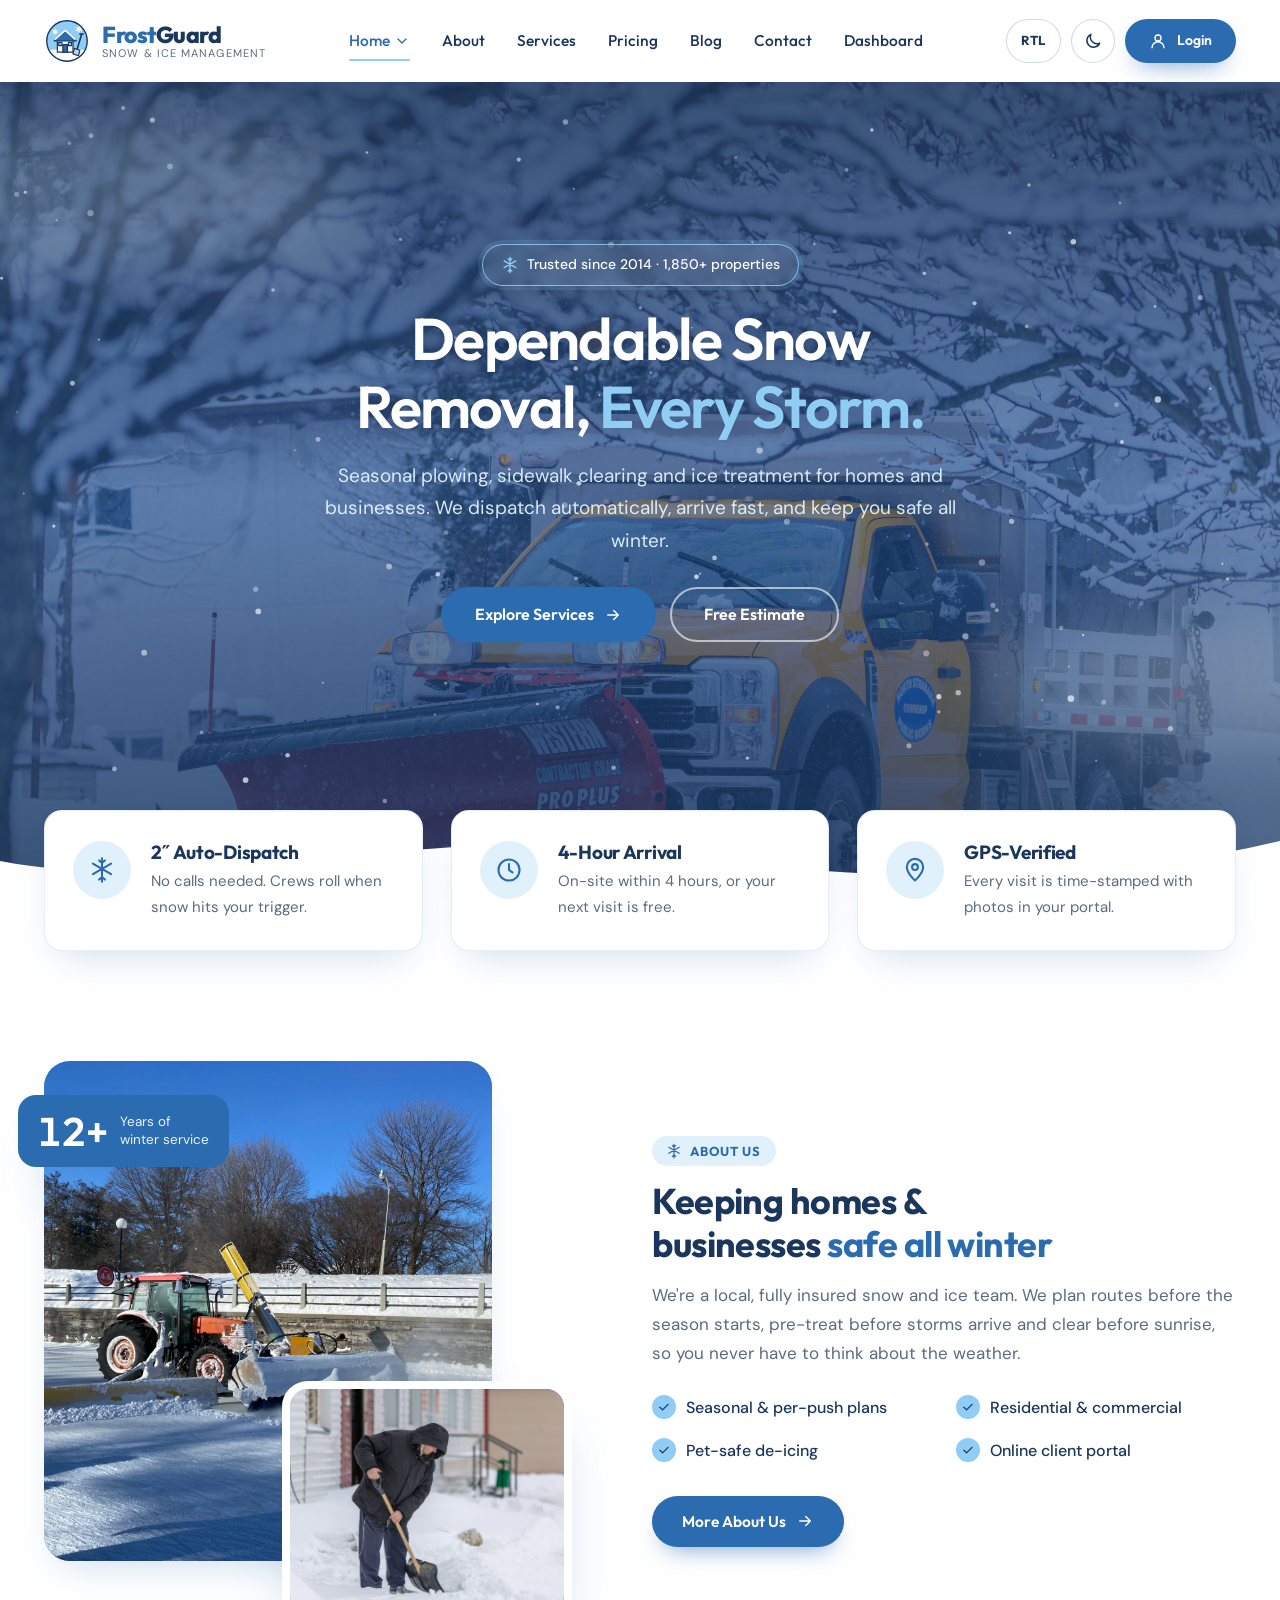
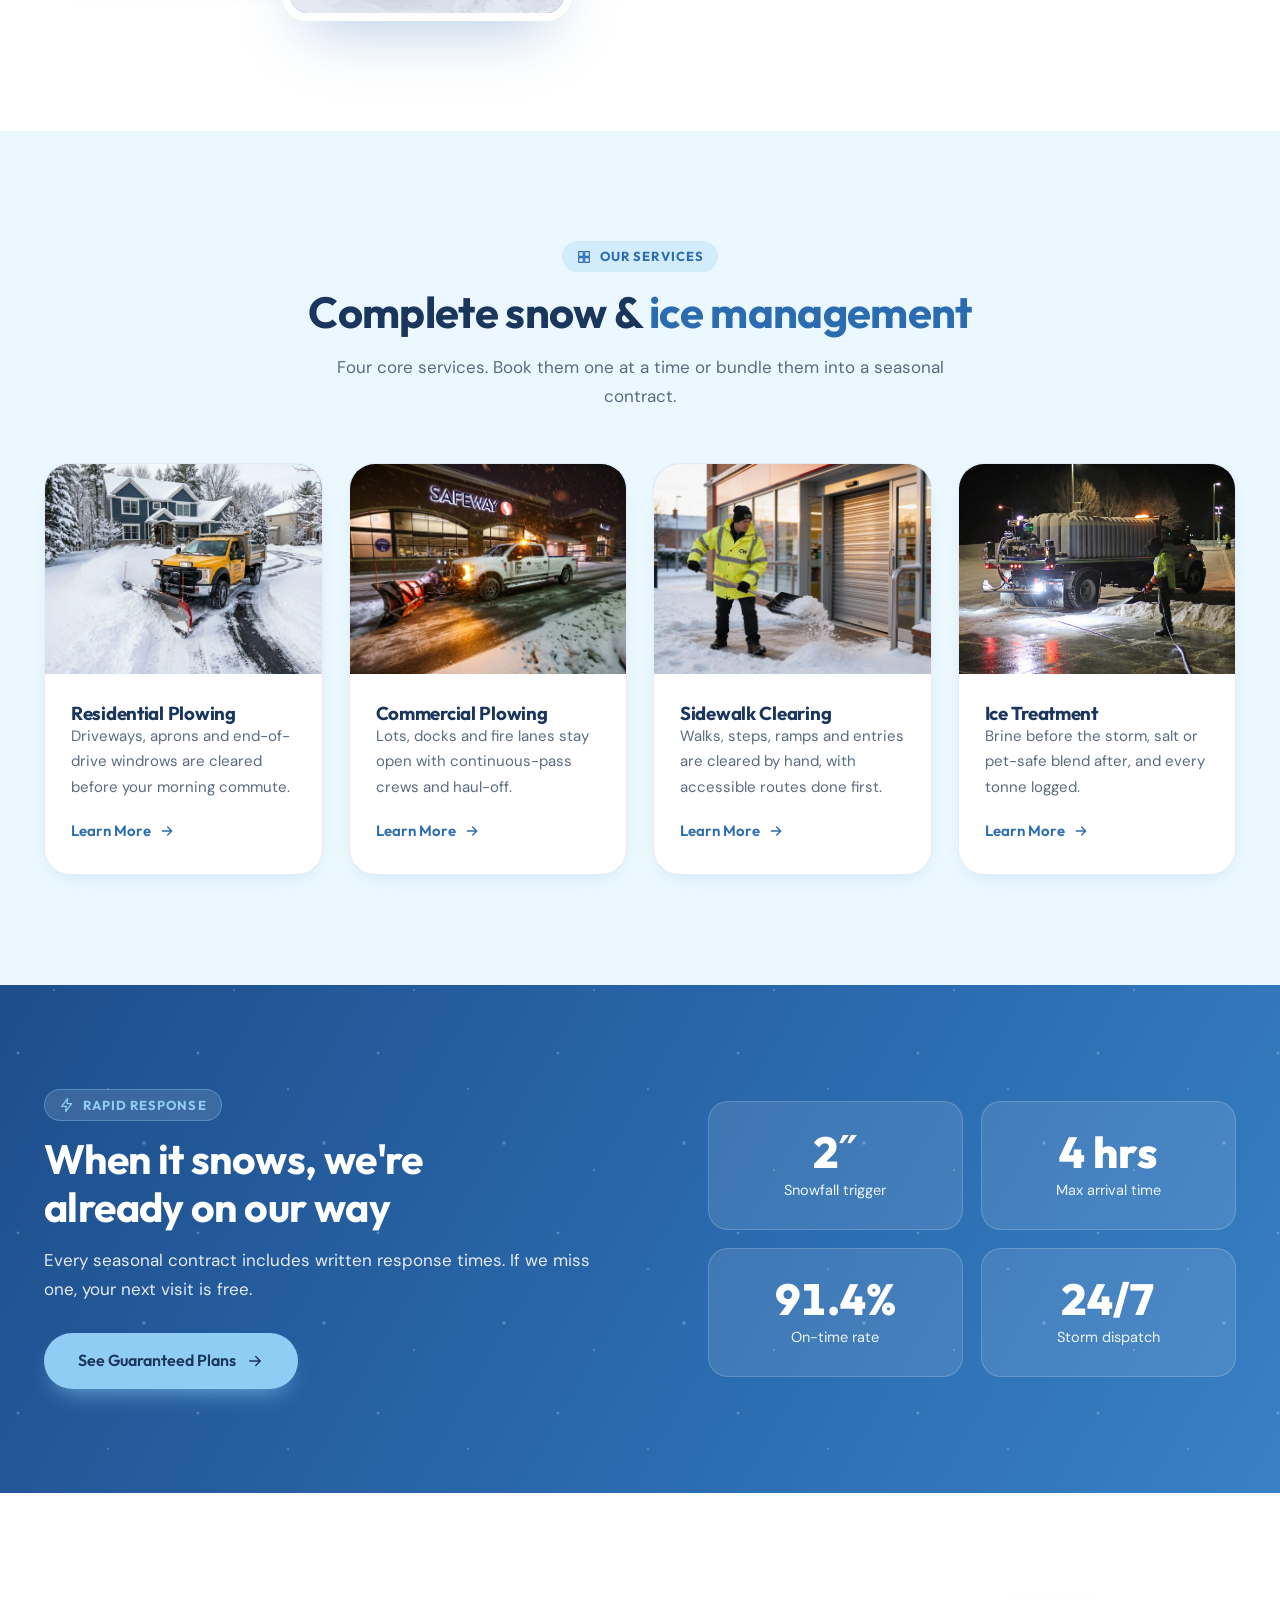
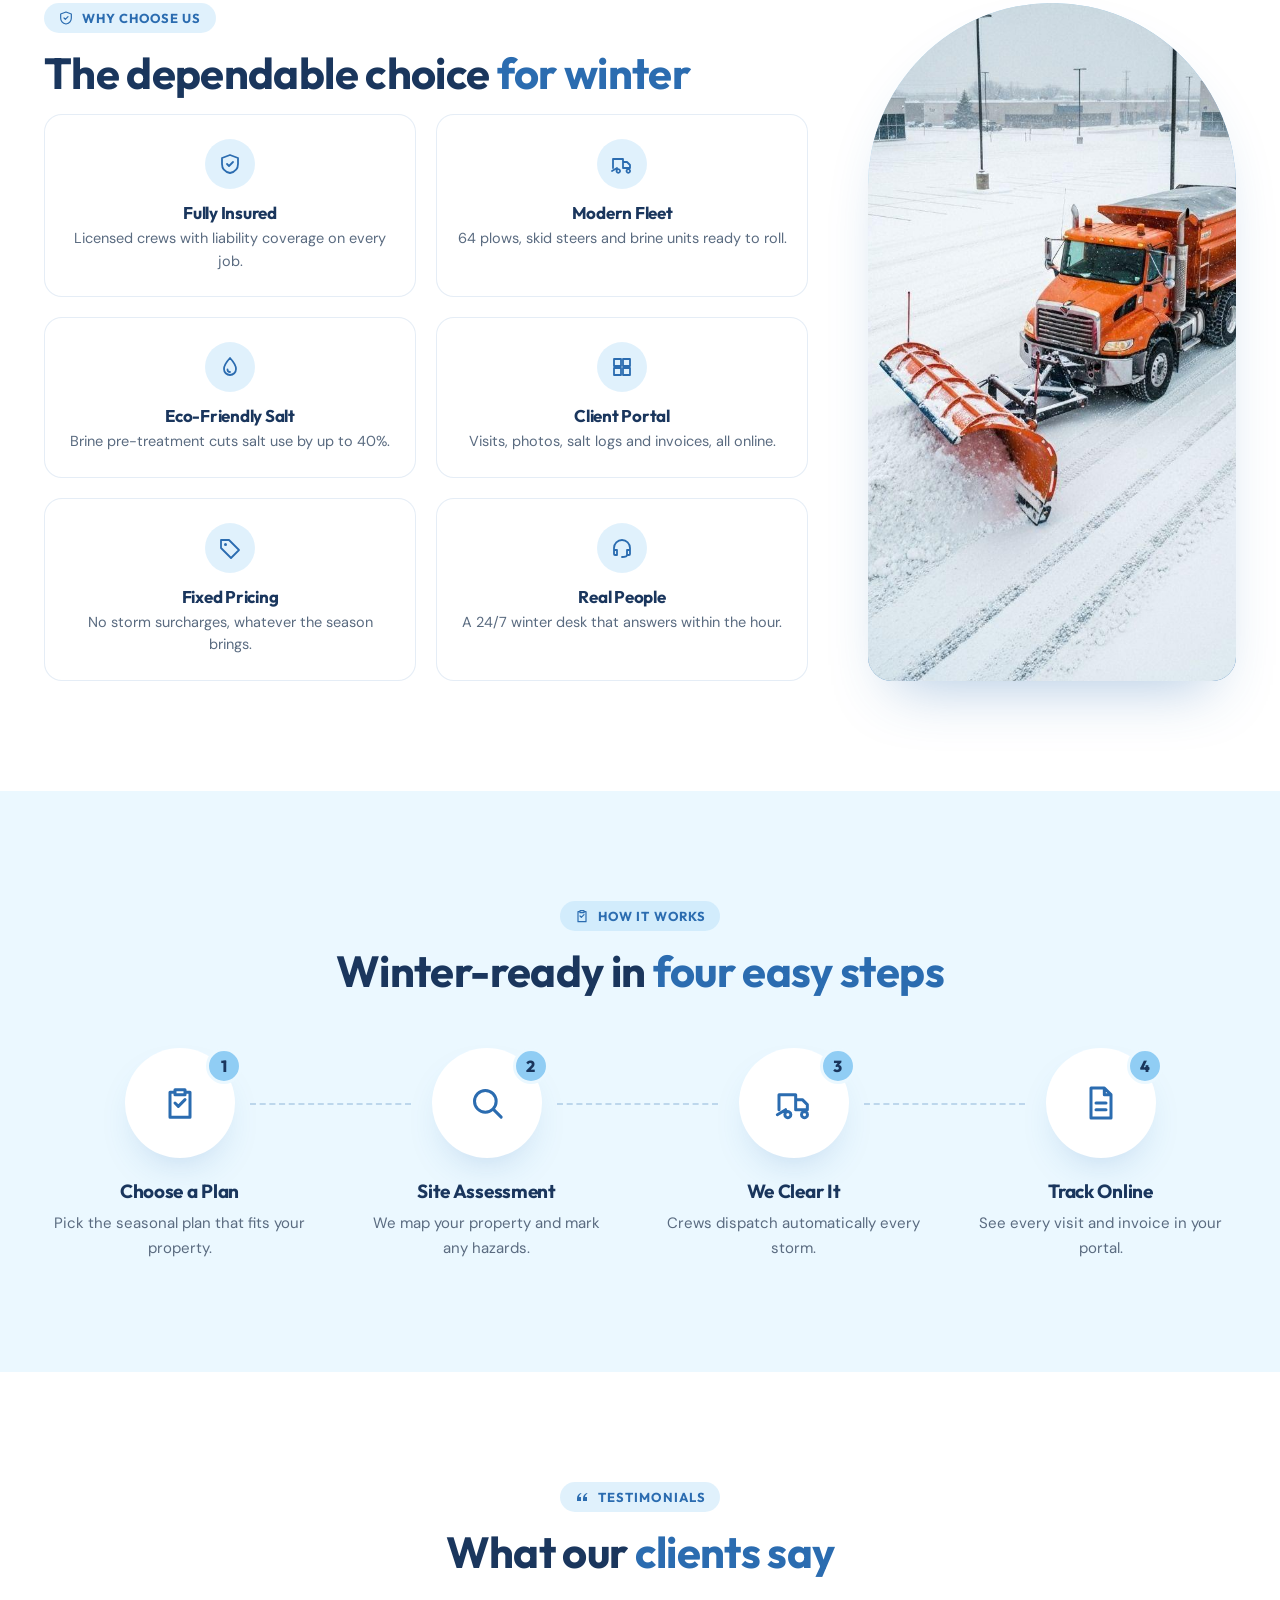
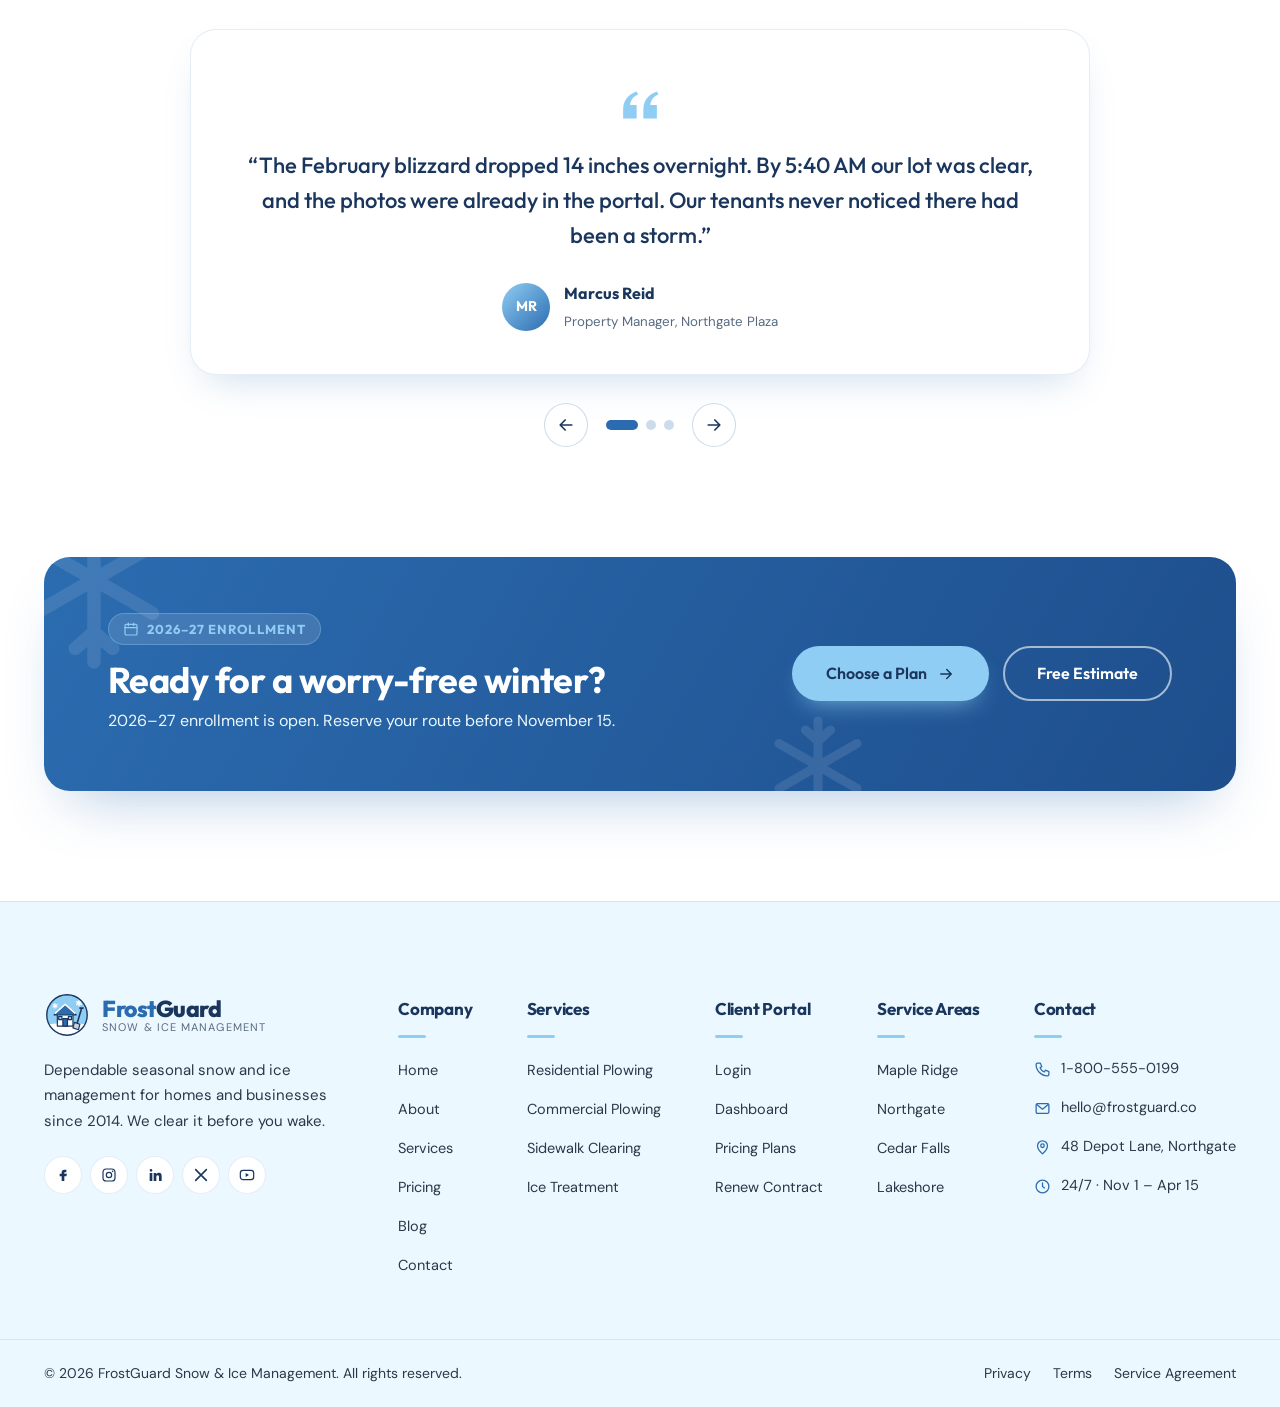
==== commit 0b72aae1: "initial commit" ====
--- a/index.html
+++ b/index.html
@@ -23,7 +23,7 @@
   <link rel="preconnect" href="https://fonts.googleapis.com">
   <link rel="preconnect" href="https://fonts.gstatic.com" crossorigin>
   <link href="https://fonts.googleapis.com/css2?family=Outfit:wght@500;600;700;800&family=DM+Sans:wght@400;500;700&display=swap" rel="stylesheet">
-  <link rel="stylesheet" href="css/index.css">
+  <link rel="stylesheet" href="css/index.css?v=20260926">
 </head>
 <body>
 
@@ -382,8 +382,9 @@
           <a href="#" aria-label="YouTube"><svg><use href="#i-yt"/></svg></a>
         </div>
       </div>
-      <div class="footer__col"><h4>Company</h4><ul><li><a href="about.html">About Us</a></li><li><a href="about.html#crew">Our Crews</a></li><li><a href="blog.html">Blog</a></li><li><a href="contact.html">Careers</a></li><li><a href="contact.html">Contact</a></li></ul></div>
-      <div class="footer__col"><h4>Services</h4><ul><li><a href="services.html#residential">Residential Plowing</a></li><li><a href="services.html#commercial">Commercial Plowing</a></li><li><a href="services.html#sidewalk">Sidewalk Clearing</a></li><li><a href="services.html#ice">Ice Treatment</a></li></ul></div>
+      <div class="footer__col"><h4>Company</h4><ul><li><a href="index.html">Home</a></li><li><a href="about.html">About</a></li><li><a href="services.html">Services</a></li><li><a href="pricing.html">Pricing</a></li><li><a href="blog.html">Blog</a></li><li><a href="contact.html">Contact</a></li></ul></div>
+    
+      <div class="footer__col"><h4>Services</h4><ul><li><a href="servicedetails1.html">Residential Plowing</a></li><li><a href="servicedetails2.html">Commercial Plowing</a></li><li><a href="servicedetails3.html">Sidewalk Clearing</a></li><li><a href="servicedetails4.html">Ice Treatment</a></li></ul></div>
       <div class="footer__col"><h4>Client Portal</h4><ul><li><a href="login.html">Login</a></li><li><a href="dashboard.html">Dashboard</a></li><li><a href="pricing.html">Pricing Plans</a></li><li><a href="dashboard.html#renewal">Renew Contract</a></li></ul></div>
       <div class="footer__col"><h4>Service Areas</h4><ul><li><a href="contact.html">Maple Ridge</a></li><li><a href="contact.html">Northgate</a></li><li><a href="contact.html">Cedar Falls</a></li><li><a href="contact.html">Lakeshore</a></li></ul></div>
       <div class="footer__col">
@@ -405,6 +406,6 @@
   </footer>
 
 
-  <script src="js/index.js"></script>
+  <script src="js/index.js?v=20260926"></script>
 </body>
 </html>
--- a/css/index.css
+++ b/css/index.css
@@ -86,7 +86,7 @@
 
 /* ---------- 2. Base ---------- */
 *, *::before, *::after { box-sizing: border-box; margin: 0; padding: 0; }
-html { scroll-behavior: smooth; -webkit-text-size-adjust: 100%; }
+html { scroll-behavior: smooth; -webkit-text-size-adjust: 100%; text-size-adjust: 100%; }   /* stop phones inflating text when the page is opened directly */
 body { font-family: var(--ff-body); font-size: 16px; line-height: 1.7; color: var(--text); background: var(--bg); overflow-x: hidden; transition: background-color .4s ease, color .4s ease; }
 body.nav-open { overflow: hidden; }
 main { overflow-x: hidden; overflow-x: clip; }   /* nothing inside the page can push it wider than the screen (hidden = fallback for older iOS Safari) */
@@ -327,7 +327,7 @@
 .checklist li { display: flex; align-items: center; gap: 10px; font-weight: 500; color: var(--heading); }
 .checklist svg { width: 24px; height: 24px; padding: 5px; border-radius: 50%; background: var(--c-sky); color: var(--c-navy); flex-shrink: 0; transition: transform .4s var(--ease), background-color .3s, color .3s; }
 .checklist li:hover svg { transform: scale(1.15) rotate(-10deg); background: var(--c-blue); color: #fff; }
-.about__foot { display: flex; justify-content: center; }
+.about__foot { display: flex; justify-content: flex-start; }   /* desktop: lines up with the left-aligned About copy */
 
 /* ---------- 10. Services ---------- */
 .services { background: var(--bg-alt); }
@@ -551,7 +551,7 @@
   .dir-toggle { padding-inline: 11px; }
   .header__login { padding: 10px 16px; }
   .about__inner, .why__inner { gap: 48px; }
-  .about__badge { inset-inline-start: -10px; }
+  .about__badge { inset-inline-start: 0; }
   .services__grid { gap: 18px; }
   .svc__media { height: 170px; }
   .svc__body { padding: 22px 18px 24px; }
@@ -644,12 +644,14 @@
   .promise__card p { font-size: 14px; }
   .about__badge { inset-inline-start: 14px; }
   .services__grid { grid-template-columns: repeat(2, 1fr); }
-  .why__img { min-height: 400px; }
+  .why__media { max-width: 520px; }
+  .why__img { min-height: 380px; }
   /* about + why: centred like the other section heads */
   .about__copy, .why__copy > header { text-align: center; }
   [dir="rtl"] .about__copy :is(h2, p), [dir="rtl"] .why__copy > header h2 { text-align: center; }
   .about__copy .section__lead { max-width: 620px; margin-inline: auto; }
   .checklist { width: fit-content; margin-inline: auto; }
+  .about__foot { justify-content: center; }
   .about__media { padding-inline-end: 60px; }
   .cta__inner { flex-direction: column; text-align: center; padding: 44px 32px; }
   [dir="rtl"] .cta :is(h2, p) { text-align: center; }
@@ -718,6 +720,15 @@
   .logo { gap: 8px; }
   .logo__img { width: 38px; height: 38px; }
   .logo__name { font-size: clamp(17px, 4.8vw, 19px); }
+  /* header can never be wider than the phone: the logo text shrinks (and the tagline trims) before the
+     buttons get pushed off-screen. Without this, a wider fallback font on first load pushed the header
+     8px past the screen and the phone zoomed the whole page out. */
+  .header__inner { min-width: 0; overflow: hidden; overflow: clip; }
+  .header__actions { flex-shrink: 0; }
+  .logo { flex-shrink: 1; min-width: 0; }
+  .logo__img { flex-shrink: 0; }
+  .logo__text { min-width: 0; overflow: hidden; }
+  .logo__name, .logo__tag { overflow: hidden; text-overflow: ellipsis; white-space: nowrap; }
 
   .hero { padding: 50px 0 140px; }
   .footer__grid { grid-template-columns: 1fr 1fr; gap: 34px 16px; }
@@ -727,6 +738,12 @@
   .hero__cta .btn { width: 100%; }
   .promise { margin-top: -80px; }
   .promise__grid { grid-template-columns: 1fr; gap: 14px; }
+  /* promise cards: centred like every other block on phones */
+  .promise__card { flex-direction: column; align-items: center; text-align: center; gap: 12px; padding: 24px 20px; }
+  [dir="rtl"] .promise__card :is(h3, p) { text-align: center; }
+  /* service cards: centred text + link */
+  .svc__body { align-items: center; text-align: center; padding: 22px 20px 24px; }
+  [dir="rtl"] .svc__body :is(h3, p) { text-align: center; }
   .section__head { margin-bottom: 40px; }
   .section__head--row { flex-direction: column; align-items: flex-start; }
   .about__media { padding-bottom: 50px; padding-inline-end: 30px; }
@@ -761,7 +778,9 @@
   .about__copy, .why__copy > header { text-align: center; }
   [dir="rtl"] .about__copy :is(h2, p), [dir="rtl"] .why__copy > header h2 { text-align: center; }
   .checklist { width: fit-content; margin-inline: auto; }
-  .why__img { min-height: 300px; }
+  .about__foot { justify-content: center; }
+  .why__media { max-width: 420px; }
+  .why__img { min-height: 280px; }
 
   [dir="rtl"] { --rx: -24px; }
   :root:not([dir="rtl"]) { --rx: 24px; }
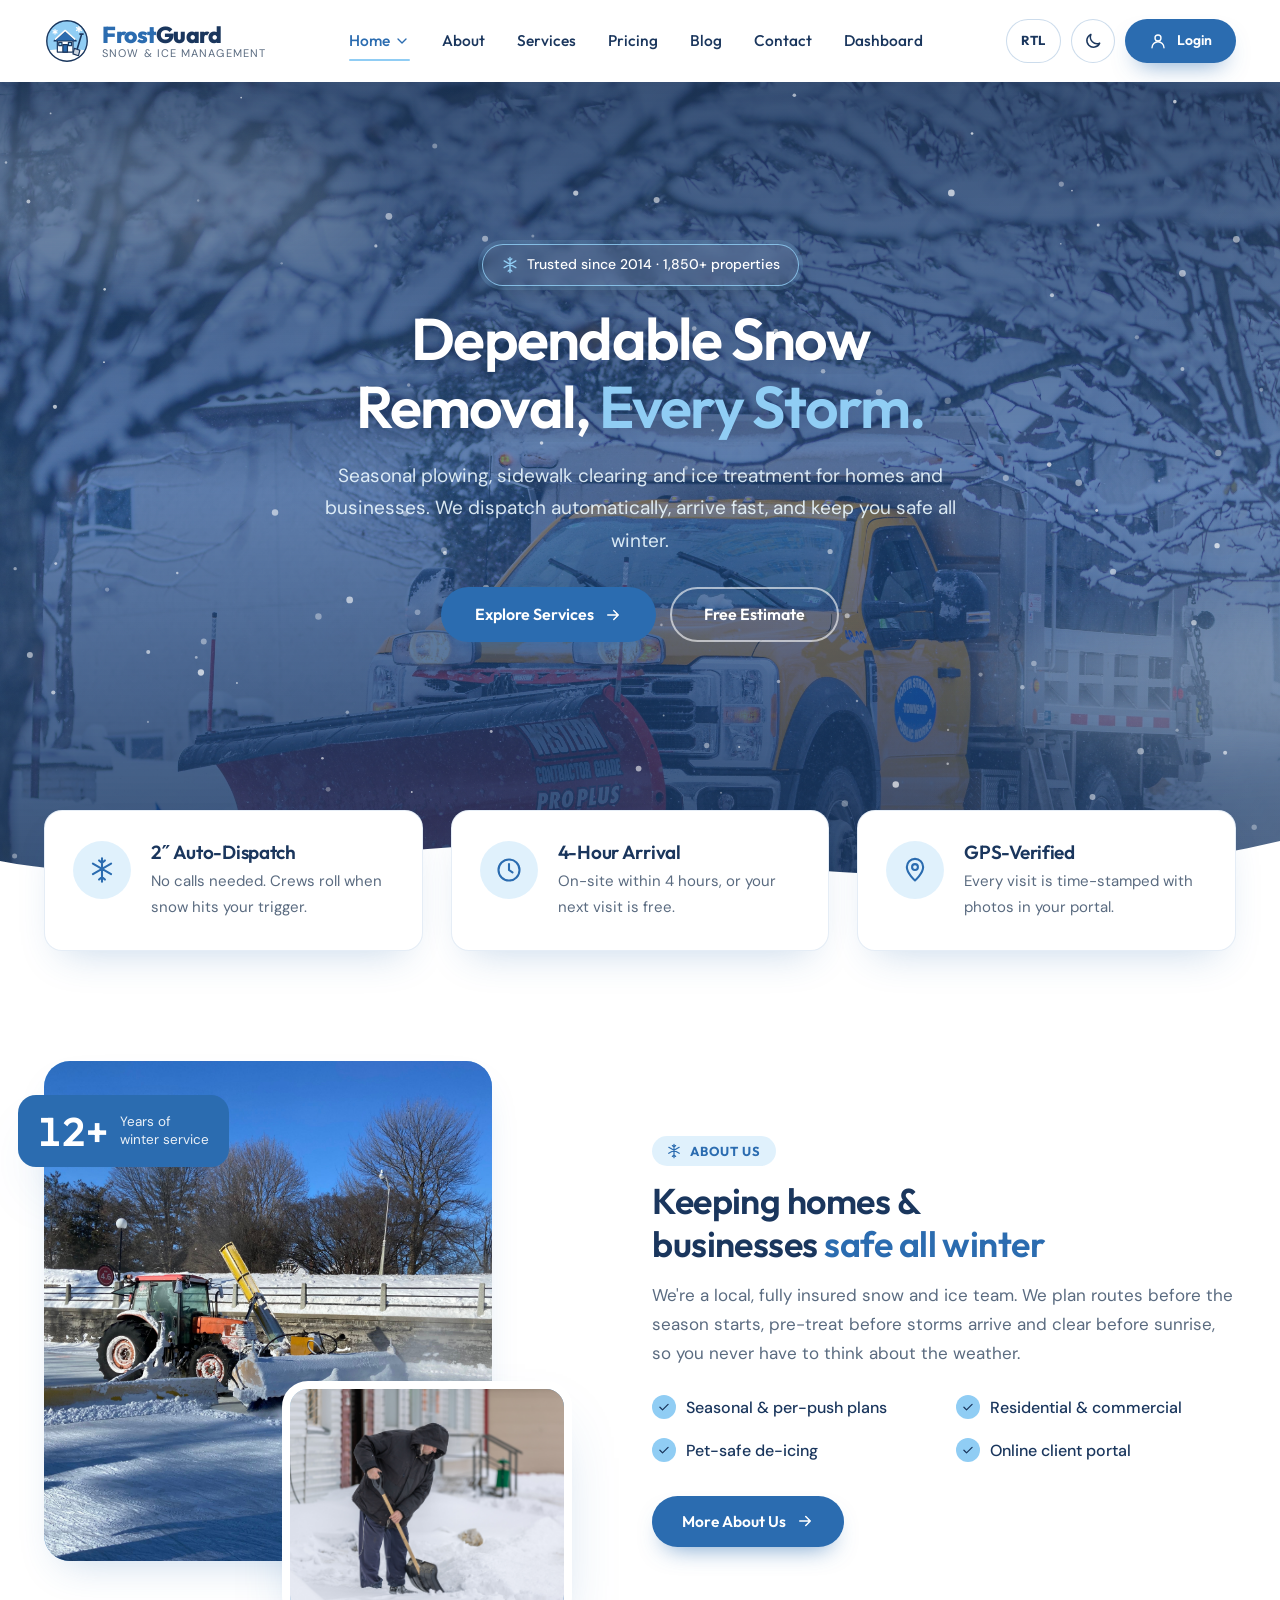
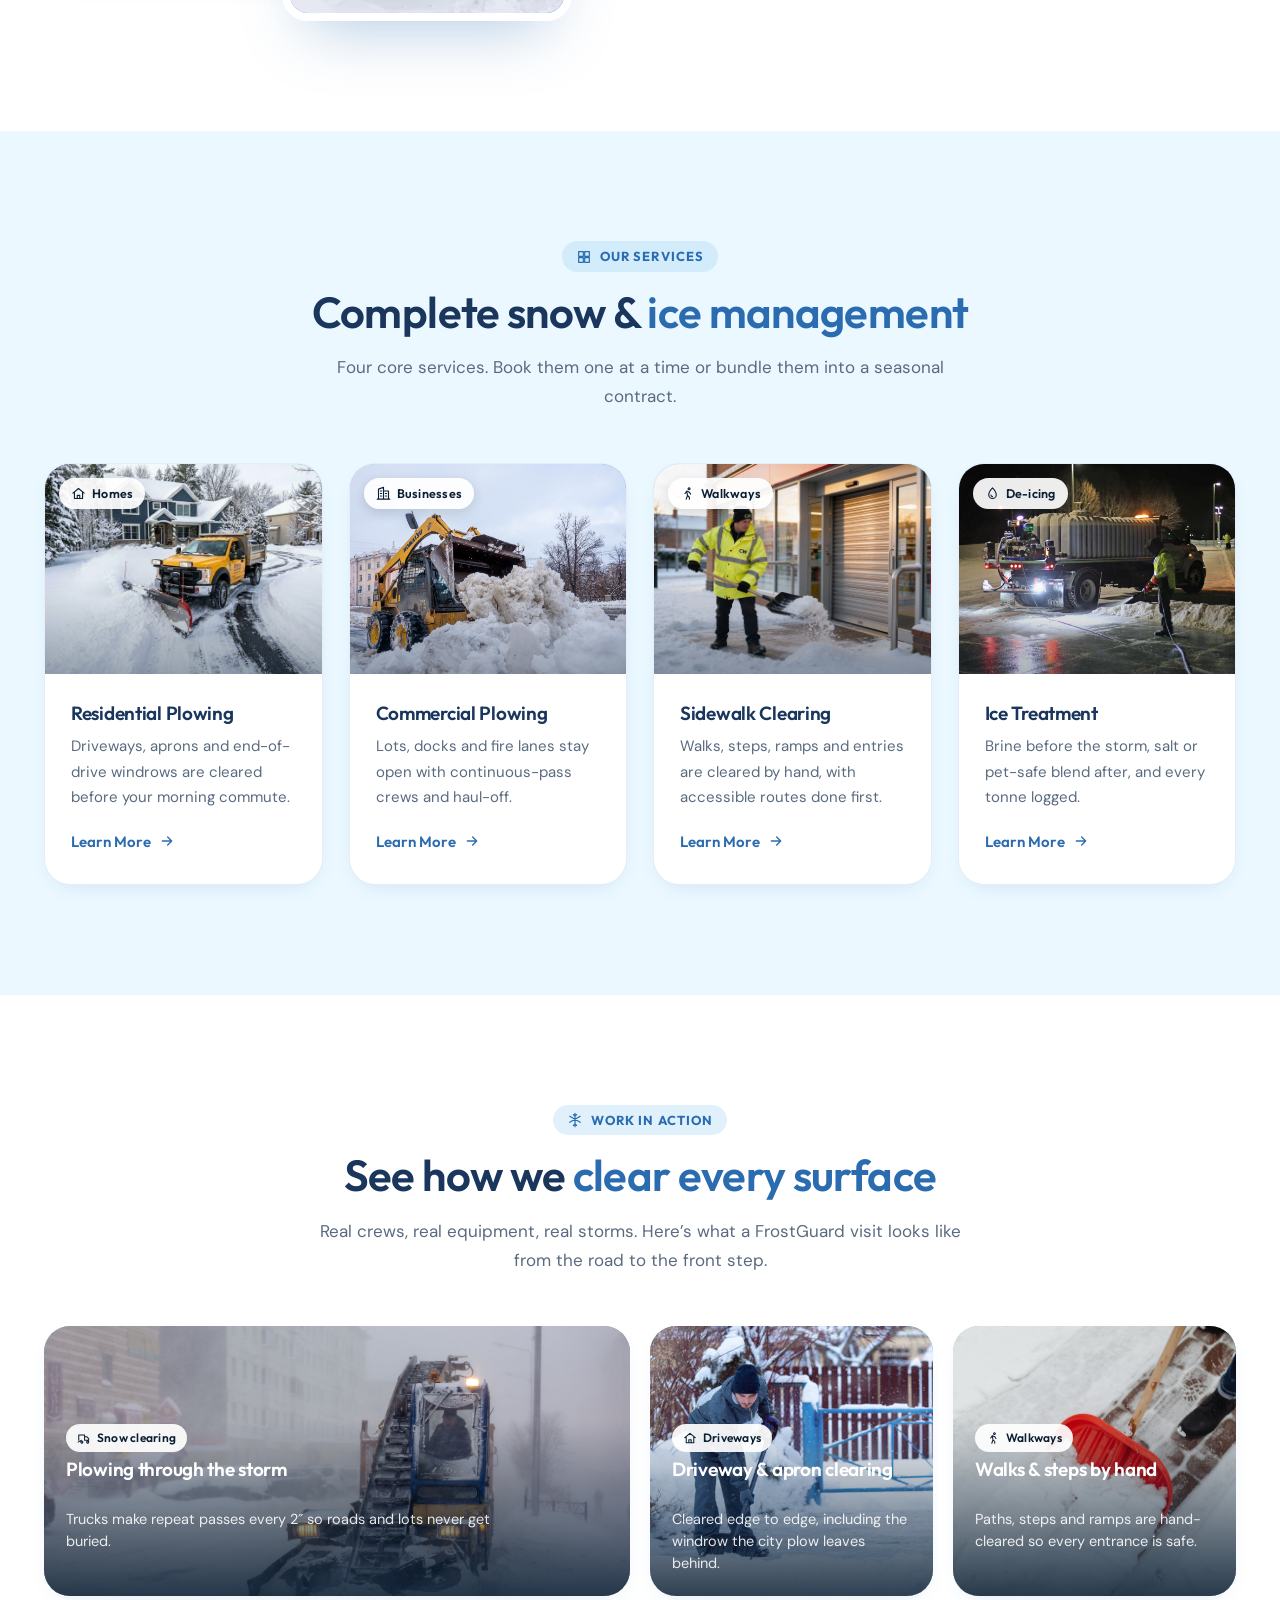
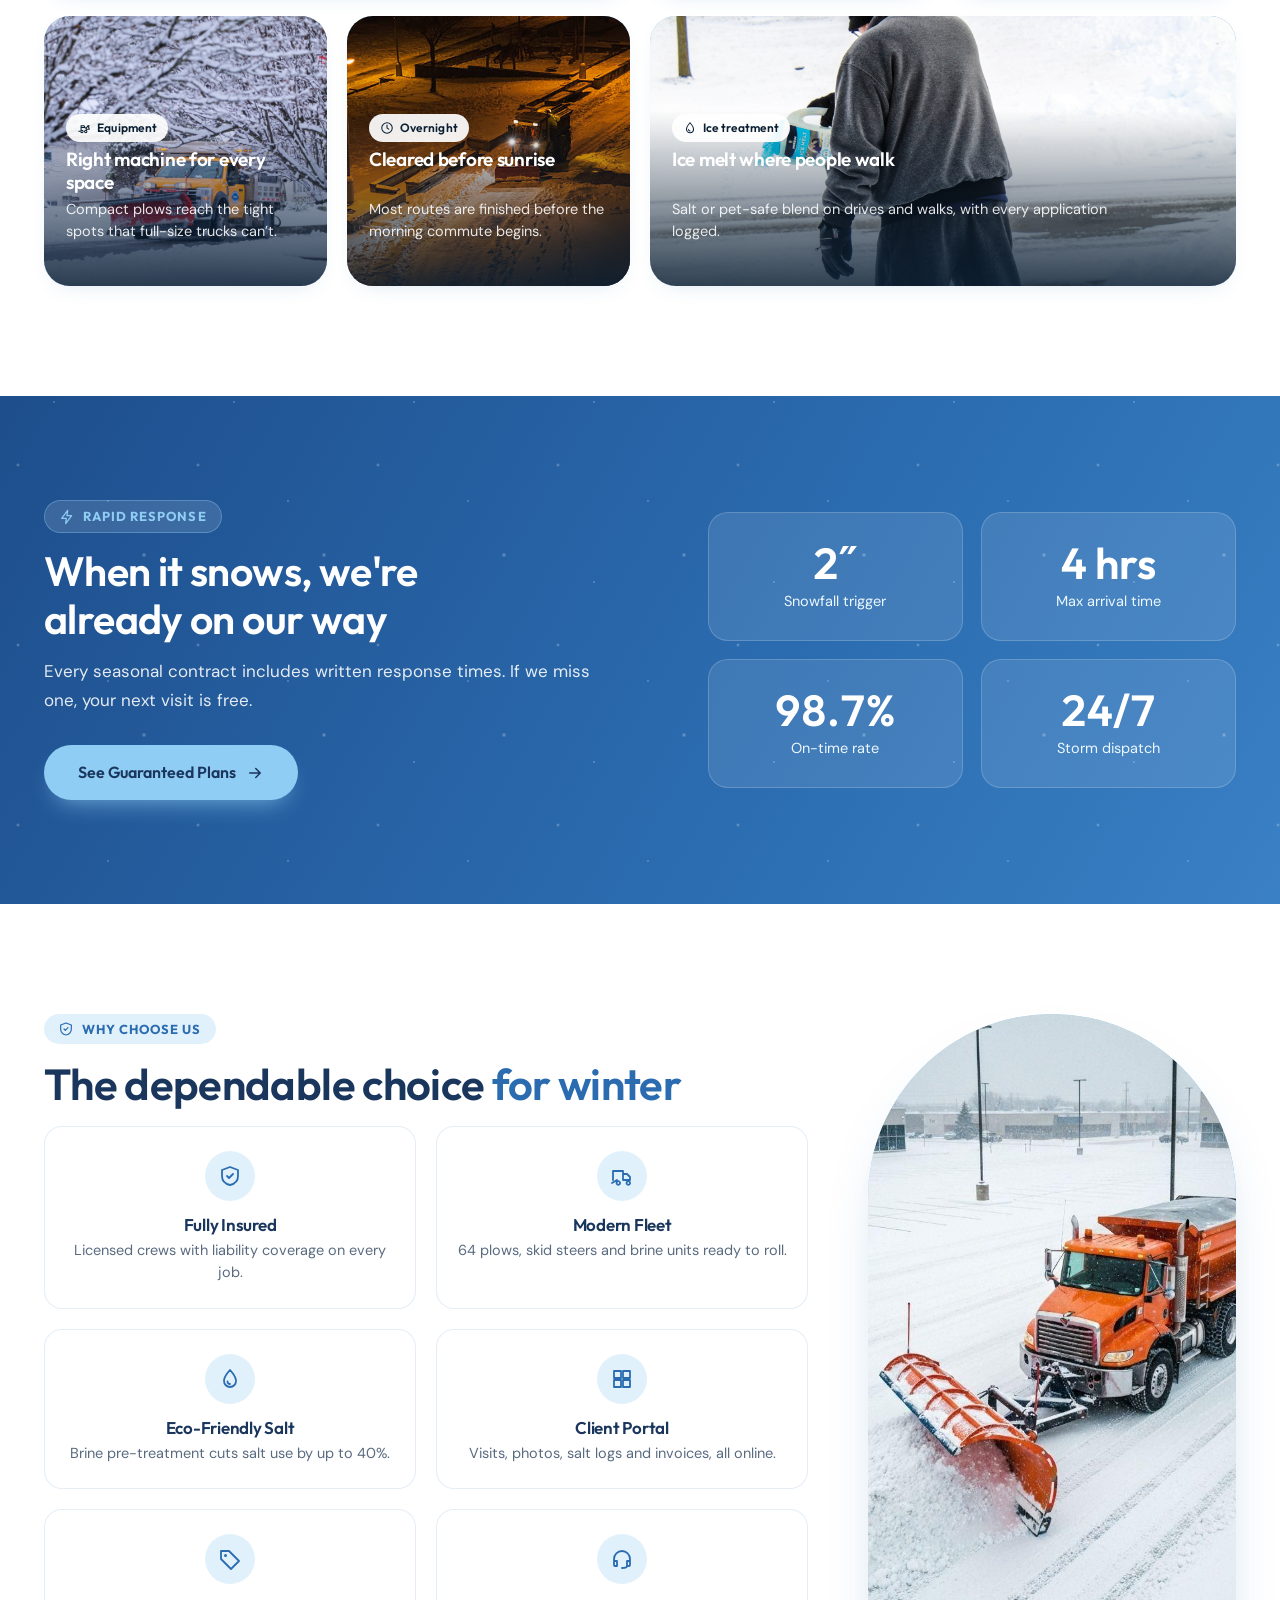
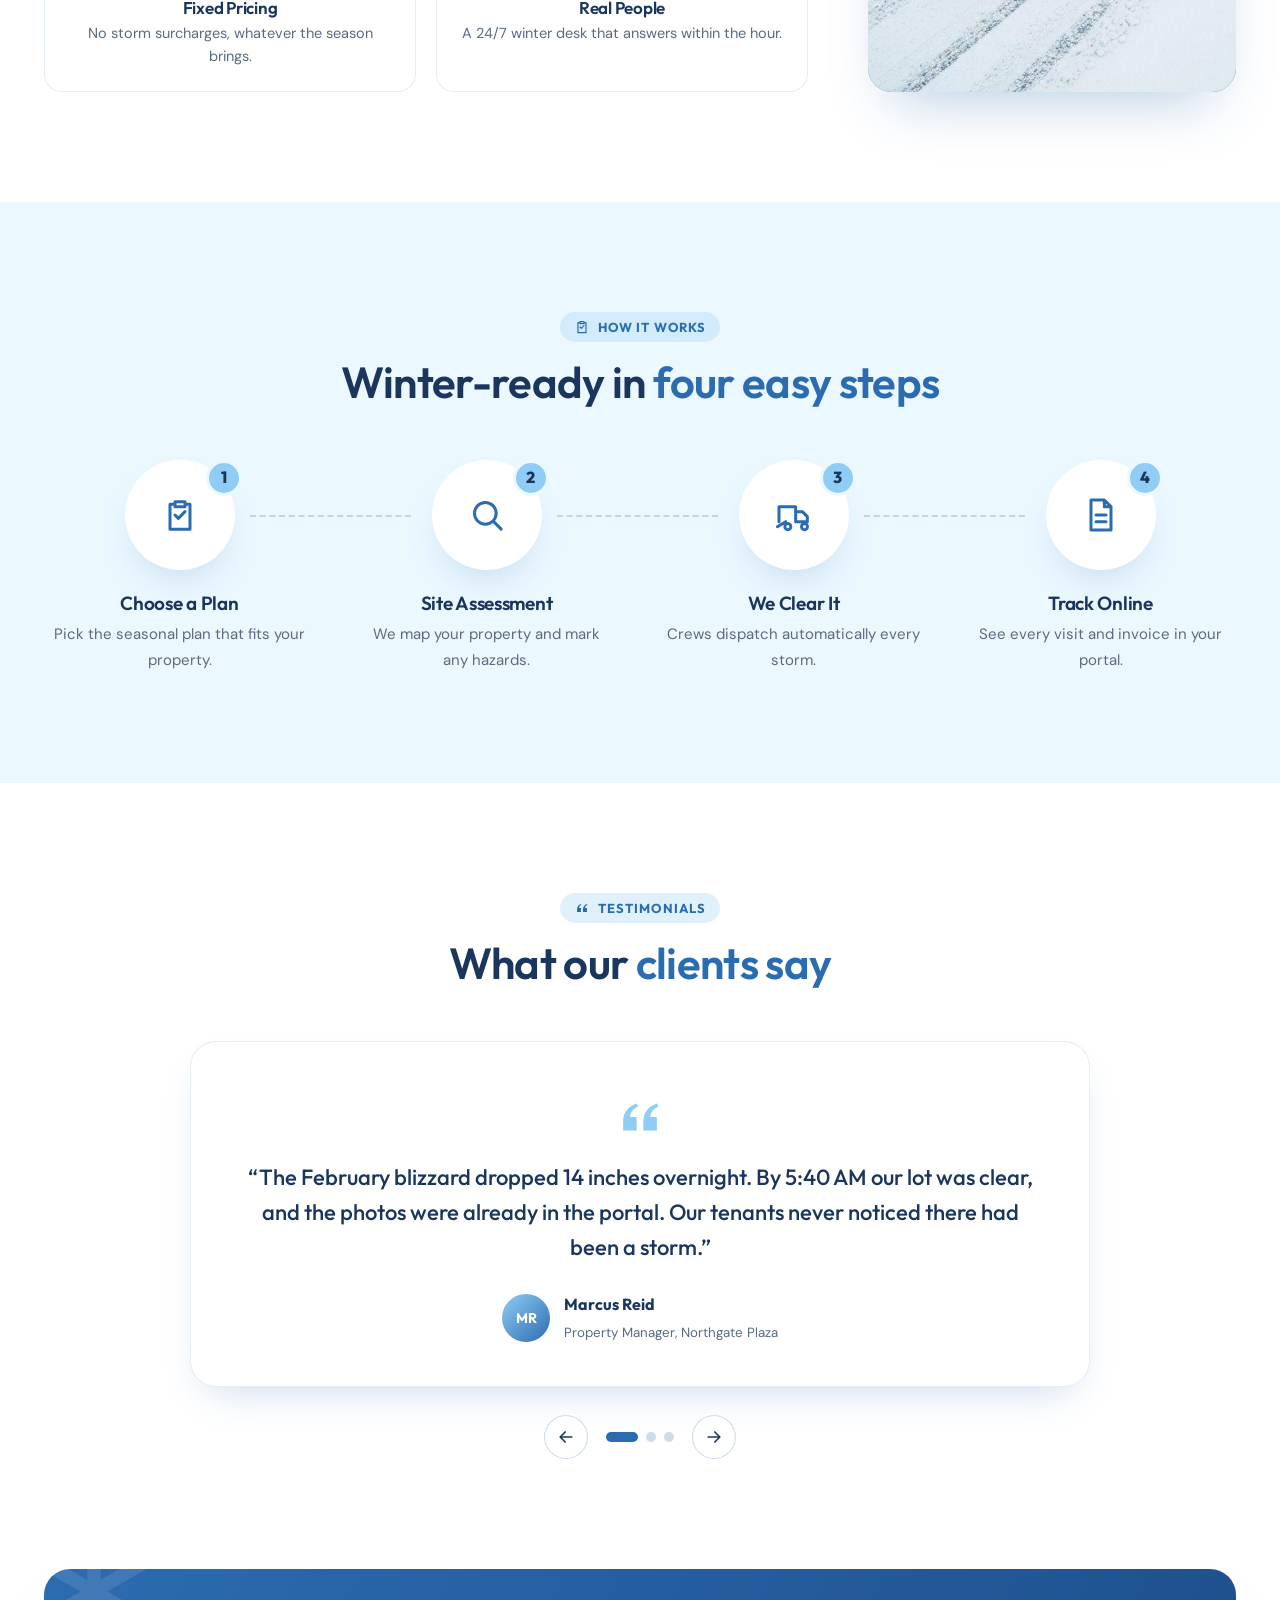
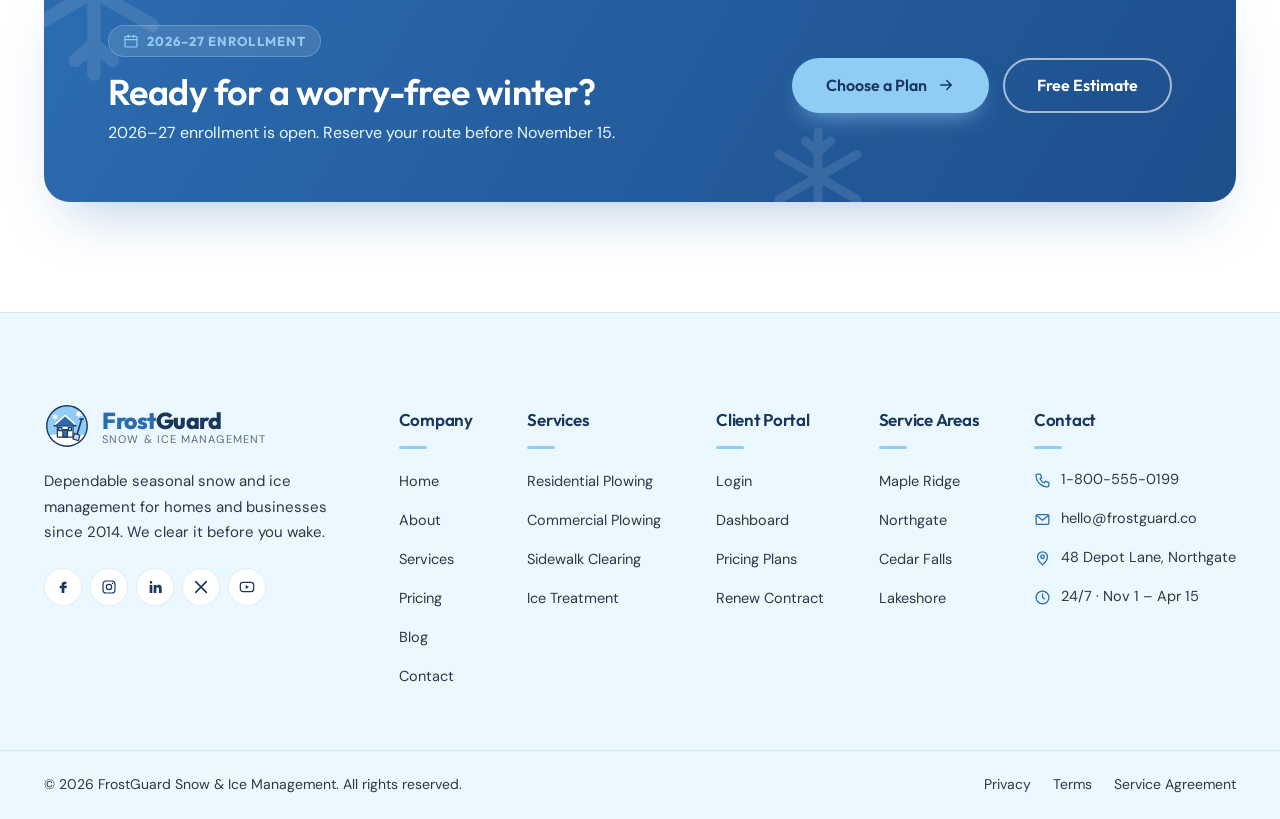
==== commit 48c2567c: "initial commit" ====
--- a/index.html
+++ b/index.html
@@ -23,7 +23,7 @@
   <link rel="preconnect" href="https://fonts.googleapis.com">
   <link rel="preconnect" href="https://fonts.gstatic.com" crossorigin>
   <link href="https://fonts.googleapis.com/css2?family=Outfit:wght@500;600;700;800&family=DM+Sans:wght@400;500;700&display=swap" rel="stylesheet">
-  <link rel="stylesheet" href="css/index.css?v=20260926">
+  <link rel="stylesheet" href="css/index.css?v=20261003c">
 </head>
 <body>
 
@@ -72,6 +72,7 @@
     <symbol id="i-copy" viewBox="0 0 24 24"><rect x="8" y="8" width="12" height="12" rx="2" fill="none" stroke="currentColor" stroke-width="1.8"/><path d="M16 8V5a1 1 0 0 0-1-1H5a1 1 0 0 0-1 1v10a1 1 0 0 0 1 1h3" fill="none" stroke="currentColor" stroke-width="1.8"/></symbol>
     <symbol id="i-headset" viewBox="0 0 24 24"><path d="M4 14v-2a8 8 0 0 1 16 0v2M4 14h3v5H5a1 1 0 0 1-1-1v-4Zm16 0h-3v5h2a1 1 0 0 0 1-1v-4ZM17 19c0 1.5-2 2-5 2" fill="none" stroke="currentColor" stroke-width="1.8" stroke-linecap="round" stroke-linejoin="round"/></symbol>
     <symbol id="i-lock" viewBox="0 0 24 24"><rect x="4.5" y="10.5" width="15" height="10" rx="2.5" fill="none" stroke="currentColor" stroke-width="1.8"/><path d="M8 10.5V7.5a4 4 0 0 1 8 0v3M12 14.5v2.5" fill="none" stroke="currentColor" stroke-width="1.8" stroke-linecap="round"/></symbol>
+    <symbol id="i-loader" viewBox="0 0 24 24"><path d="M7 16V8h5l2 4h2v4M7 11h6M3 17.5h2M16 12l3-4h2M19 8l2 6h-3" fill="none" stroke="currentColor" stroke-width="1.8" stroke-linecap="round" stroke-linejoin="round"/><circle cx="8.5" cy="18" r="2" fill="none" stroke="currentColor" stroke-width="1.8"/><circle cx="15" cy="18" r="2" fill="none" stroke="currentColor" stroke-width="1.8"/></symbol>
   </svg>
 
   <a class="skip-link" href="#main">Skip to content</a>
@@ -215,9 +216,11 @@
           <h2 class="section__title">Complete snow &amp; <span class="hl">ice management</span></h2>
           <p class="section__lead">Four core services. Book them one at a time or bundle them into a seasonal contract.</p>
         </header>
+        <!-- service photos: Pexels (free licence). To self-host, save them as
+             images/service-1.jpg … service-4.jpg and swap the URLs below. -->
         <div class="services__grid">
           <article class="svc reveal">
-            <div class="media svc__media"><span class="media__img" style="background-image:url('images/service-1.jpg')"></span><svg><use href="#i-home"/></svg></div>
+            <div class="media svc__media"><span class="media__img" role="img" aria-label="A pickup truck with a snow plow clearing a residential street lined with houses" style="background-image:url('images/service-1.jpg')"></span><svg><use href="#i-home"/></svg><span class="svc__tag"><svg><use href="#i-home"/></svg>Homes</span></div>
             <div class="svc__body">
               <h3>Residential Plowing</h3>
               <p>Driveways, aprons and end-of-drive windrows are cleared before your morning commute.</p>
@@ -225,7 +228,7 @@
             </div>
           </article>
           <article class="svc reveal" style="--d:.1s">
-            <div class="media svc__media"><span class="media__img" style="background-image:url('images/service-2.jpg')"></span><svg><use href="#i-building"/></svg></div>
+            <div class="media svc__media"><span class="media__img" role="img" aria-label="A snowplow truck clearing a snow-covered street in town" style="background-image:url('images/service-2.jpg')"></span><svg><use href="#i-building"/></svg><span class="svc__tag"><svg><use href="#i-building"/></svg>Businesses</span></div>
             <div class="svc__body">
               <h3>Commercial Plowing</h3>
               <p>Lots, docks and fire lanes stay open with continuous-pass crews and haul-off.</p>
@@ -233,7 +236,7 @@
             </div>
           </article>
           <article class="svc reveal" style="--d:.2s">
-            <div class="media svc__media"><span class="media__img" style="background-image:url('images/service-3.jpg')"></span><svg><use href="#i-walk"/></svg></div>
+            <div class="media svc__media"><span class="media__img" role="img" aria-label="A worker in high-visibility clothing shoveling snow from a walkway" style="background-image:url('images/service-3.jpg')"></span><svg><use href="#i-walk"/></svg><span class="svc__tag"><svg><use href="#i-walk"/></svg>Walkways</span></div>
             <div class="svc__body">
               <h3>Sidewalk Clearing</h3>
               <p>Walks, steps, ramps and entries are cleared by hand, with accessible routes done first.</p>
@@ -241,13 +244,51 @@
             </div>
           </article>
           <article class="svc reveal" style="--d:.3s">
-            <div class="media svc__media"><span class="media__img" style="background-image:url('images/service-4.jpg')"></span><svg><use href="#i-drop"/></svg></div>
+            <div class="media svc__media"><span class="media__img" role="img" aria-label="A treatment truck clearing ice and snow from a busy winter road" style="background-image:url('images/service-4.jpg')"></span><svg><use href="#i-drop"/></svg><span class="svc__tag"><svg><use href="#i-drop"/></svg>De-icing</span></div>
             <div class="svc__body">
               <h3>Ice Treatment</h3>
               <p>Brine before the storm, salt or pet-safe blend after, and every tonne logged.</p>
               <a href="services.html#ice" class="link-arrow">Learn More <svg class="flip"><use href="#i-arrow"/></svg></a>
             </div>
           </article>
+        </div>
+      </div>
+    </section>
+
+    <!-- ================= WORK IN ACTION (real-world photos) ================= -->
+    <!-- photos: Pexels (free licence). To self-host, save them into /images and swap the URLs. -->
+    <section class="section work" id="work">
+      <div class="container">
+        <header class="section__head reveal">
+          <span class="eyebrow"><svg><use href="#i-snow"/></svg>Work in action</span>
+          <h2 class="section__title">See how we <span class="hl">clear every surface</span></h2>
+          <p class="section__lead">Real crews, real equipment, real storms. Here’s what a FrostGuard visit looks like from the road to the front step.</p>
+        </header>
+        <div class="work__grid">
+          <figure class="work__item work__item--wide reveal">
+            <img src="images/work-1.jpg" alt="A snowplow clearing heavy snow during a snowstorm" width="1000" height="667" loading="lazy">
+            <figcaption><span class="work__tag"><svg><use href="#i-truck"/></svg>Snow clearing</span><h3>Plowing through the storm</h3><p>Trucks make repeat passes every 2″ so roads and lots never get buried.</p></figcaption>
+          </figure>
+          <figure class="work__item reveal" style="--d:0.08s">
+            <img src="images/work-2.jpg" alt="A crew member clearing a snow-covered driveway with a shovel" width="1000" height="667" loading="lazy">
+            <figcaption><span class="work__tag"><svg><use href="#i-home"/></svg>Driveways</span><h3>Driveway &amp; apron clearing</h3><p>Cleared edge to edge, including the windrow the city plow leaves behind.</p></figcaption>
+          </figure>
+          <figure class="work__item reveal" style="--d:0.16s">
+            <img src="images/work-3.jpg" alt="A shovel pushing fresh snow off a footpath" width="1000" height="667" loading="lazy">
+            <figcaption><span class="work__tag"><svg><use href="#i-walk"/></svg>Walkways</span><h3>Walks &amp; steps by hand</h3><p>Paths, steps and ramps are hand-cleared so every entrance is safe.</p></figcaption>
+          </figure>
+          <figure class="work__item reveal" style="--d:0.24s">
+            <img src="images/work-4.jpg" alt="An ATV fitted with a plow blade clearing snow" width="1000" height="667" loading="lazy">
+            <figcaption><span class="work__tag"><svg><use href="#i-loader"/></svg>Equipment</span><h3>Right machine for every space</h3><p>Compact plows reach the tight spots that full-size trucks can’t.</p></figcaption>
+          </figure>
+          <figure class="work__item reveal" style="--d:0.32s">
+            <img src="images/work-5.jpg" alt="Snow plows clearing city streets at night" width="1000" height="667" loading="lazy">
+            <figcaption><span class="work__tag"><svg><use href="#i-clock"/></svg>Overnight</span><h3>Cleared before sunrise</h3><p>Most routes are finished before the morning commute begins.</p></figcaption>
+          </figure>
+          <figure class="work__item work__item--wide reveal" style="--d:0.40s">
+            <img src="images/work-6.jpg" alt="A person spreading ice melt on a snowy driveway" width="1000" height="667" loading="lazy">
+            <figcaption><span class="work__tag"><svg><use href="#i-drop"/></svg>Ice treatment</span><h3>Ice melt where people walk</h3><p>Salt or pet-safe blend on drives and walks, with every application logged.</p></figcaption>
+          </figure>
         </div>
       </div>
     </section>
--- a/css/index.css
+++ b/css/index.css
@@ -96,7 +96,9 @@
 ul, ol { list-style: none; }
 button, input { font: inherit; color: inherit; }
 button { cursor: pointer; background: none; border: 0; }
-h1, h2, h3, h4 { font-family: var(--ff-head); color: var(--heading); line-height: 1.18; letter-spacing: -.015em; }
+/* type scale: every heading at 600, body copy between 400 and 550 */
+h1, h2, h3, h4 { font-family: var(--ff-head); font-weight: 600; color: var(--heading); line-height: 1.18; letter-spacing: -.015em; }
+p, li, blockquote { font-weight: 400; }
 .sprite { display: none; }
 .sr-only { position: absolute; width: 1px; height: 1px; overflow: hidden; clip: rect(0 0 0 0); white-space: nowrap; }
 .skip-link { position: absolute; inset-inline-start: 16px; top: -60px; z-index: 300; background: var(--c-blue); color: #fff; padding: 10px 16px; border-radius: 8px; font-weight: 600; }
@@ -145,7 +147,7 @@
 .section__head { text-align: center; max-width: 860px; margin: 0 auto 52px; }
 .section__head .section__lead { max-width: 680px; margin-inline: auto; }
 .section__head--row { display: flex; align-items: flex-end; justify-content: space-between; gap: 24px; text-align: start; max-width: none; }
-.section__title { font-size: clamp(30px, 3.4vw, 44px); font-weight: 700; margin-bottom: 16px; text-wrap: balance; }
+.section__title { font-size: clamp(30px, 3.4vw, 44px); font-weight: 600; margin-bottom: 16px; text-wrap: balance; }
 .rapid h2, .cta h2 { text-wrap: balance; }
 .section__lead { font-size: 17px; color: var(--text-muted); }
 .hl { color: var(--link); }
@@ -339,9 +341,16 @@
 .svc:hover .svc__media .media__img { transform: scale(1.1); }
 .svc__body { flex: 1; display: flex; flex-direction: column; padding: 26px 24px 28px; }
 .svc__body .link-arrow { margin-top: auto; }
-.svc:hover .svc h3 { font-size: 19px; margin-bottom: 10px; transition: color .3s; }
+/* was ".svc:hover .svc h3", which never matched, so titles fell back to the
+   browser's default h3 size and bold weight */
+.svc h3 { font-size: 19px; font-weight: 600; margin-bottom: 10px; transition: color .3s; }
 .svc:hover h3 { color: var(--link); }
-.svc p { font-size: 15px; color: var(--text-muted); margin-bottom: 18px; }
+.svc p { font-size: 15px; font-weight: 400; color: var(--text-muted); margin-bottom: 18px; }
+/* photo cards: a soft bottom fade so the photo meets the card body cleanly,
+   and a frosted label naming who the service is for */
+.svc__media::before { content: ""; position: absolute; inset: 0; z-index: 2; pointer-events: none; background: linear-gradient(180deg, rgba(11, 31, 51, 0) 55%, rgba(11, 31, 51, .35) 100%); }
+.svc__tag { position: absolute; top: 14px; inset-inline-start: 14px; z-index: 3; display: inline-flex; align-items: center; gap: 6px; padding: 5px 12px; border-radius: 50px; background: rgba(255, 255, 255, .92); color: #0b1f33; font-family: var(--ff-head); font-size: 12.5px; font-weight: 600; letter-spacing: .02em; box-shadow: 0 4px 12px rgba(11, 31, 51, .15); }
+.svc__tag svg { width: 15px; height: 15px; }
 
 /* ---------- 11. Rapid-response band ---------- */
 .rapid { position: relative; overflow: hidden; padding-block: 96px; color: rgba(255, 255, 255, .88); background: linear-gradient(120deg, var(--c-blue-dark), var(--c-blue) 60%, #3A80C4); }
@@ -354,7 +363,7 @@
 .rapid__stats { display: grid; grid-template-columns: 1fr 1fr; gap: 18px; }
 .rstat { padding: 26px 22px; border-radius: 20px; background: rgba(255, 255, 255, .1); border: 1px solid rgba(255, 255, 255, .18); text-align: center; transition: transform .4s var(--ease), background-color .4s; }
 .rstat:hover { transform: translateY(-6px); background: rgba(255, 255, 255, .16); }
-.rstat strong { display: block; font-family: var(--ff-head); font-size: clamp(32px, 3.4vw, 44px); font-weight: 800; color: #fff; line-height: 1.1; }
+.rstat strong { display: block; font-family: var(--ff-head); font-size: clamp(32px, 3.4vw, 44px); font-weight: 600; color: #fff; line-height: 1.1; }
 .rstat span { font-size: 14.5px; color: var(--c-tint); }
 
 /* ---------- 12. Why choose us ---------- */
@@ -608,7 +617,7 @@
   [dir="rtl"] .nav { transform: translateX(-105%); }
   .nav.is-open, [dir="rtl"] .nav.is-open { transform: none; visibility: visible; }
   .nav__head { display: flex; align-items: center; justify-content: space-between; margin-bottom: 18px; }
-  .nav__title { font-family: var(--ff-head); font-size: 20px; font-weight: 700; color: var(--heading); }
+  .nav__title { font-family: var(--ff-head); font-size: 20px; font-weight: 600; color: var(--heading); }
   .nav__list { flex-direction: column; align-items: stretch; gap: 0; }
   .nav__item { opacity: 0; transform: translateX(var(--rx)); transition: opacity .4s, transform .5s var(--ease); }
   .nav.is-open .nav__item { opacity: 1; transform: none; }
@@ -684,7 +693,7 @@
   [dir="rtl"] .nav { transform: translateX(-105%); }
   .nav.is-open, [dir="rtl"] .nav.is-open { transform: none; visibility: visible; }
   .nav__head { display: flex; align-items: center; justify-content: space-between; margin-bottom: 18px; }
-  .nav__title { font-family: var(--ff-head); font-size: 20px; font-weight: 700; color: var(--heading); }
+  .nav__title { font-family: var(--ff-head); font-size: 20px; font-weight: 600; color: var(--heading); }
   .nav__list { flex-direction: column; align-items: stretch; gap: 0; }
   .nav__item { opacity: 0; transform: translateX(var(--rx)); transition: opacity .4s, transform .5s var(--ease); }
   .nav.is-open .nav__item { opacity: 1; transform: none; }
@@ -811,4 +820,41 @@
   .hero__title .line > span { transform: none; }
   .hero__shine, .hero .pill::after { display: none; }
   .js .reveal { opacity: 1; transform: none; }
+}
+
+/* =========================================================
+   Work in action — real-world photo gallery of the services
+   being performed. 4-column bento on desktop (first and last
+   tiles span two columns), 2 columns on tablet, 1 on phones.
+   ========================================================= */
+.work__grid { display: grid; grid-template-columns: repeat(4, 1fr); grid-auto-rows: 270px; gap: 20px; }
+.work__item { position: relative; margin: 0; overflow: hidden; isolation: isolate; border-radius: var(--radius-lg); background: linear-gradient(145deg, var(--c-sky), var(--c-blue)); box-shadow: var(--shadow-sm); transition: transform .45s var(--ease), box-shadow .45s; }
+.work__item--wide { grid-column: span 2; }
+.work__item img { width: 100%; height: 100%; object-fit: cover; display: block; transition: transform .9s var(--ease); }
+.work__item::after { content: ""; position: absolute; inset: 0; z-index: 1; pointer-events: none; background: linear-gradient(180deg, rgba(11, 31, 51, 0) 35%, rgba(11, 31, 51, .85) 100%); }
+.work__item:hover { transform: translateY(-6px); box-shadow: var(--shadow-lg); }
+.work__item:hover img { transform: scale(1.07); }
+.work__item figcaption { position: absolute; inset-inline: 0; bottom: 0; z-index: 2; padding: 20px 22px 22px; display: flex; flex-direction: column; align-items: flex-start; gap: 6px; text-align: start; }
+.work__tag { display: inline-flex; align-items: center; gap: 6px; padding: 4px 11px; border-radius: 50px; background: rgba(255, 255, 255, .92); color: #0b1f33; font-family: var(--ff-head); font-size: 12px; font-weight: 600; letter-spacing: .02em; }
+.work__tag svg { width: 14px; height: 14px; }
+.work__item h3 { margin: 0; font-size: 19px; font-weight: 600; color: #fff; }
+.work__item p { margin: 0; font-size: 14.5px; font-weight: 400; line-height: 1.5; color: rgba(255, 255, 255, .88); max-width: 46ch; }
+[dir="rtl"] .work__item :is(h3, p) { text-align: right; }
+/* desktop: every caption reserves 2 title lines + 3 text lines, so tags, titles and text start
+   at the same height in every card of a row (narrow cards wrap more than the wide ones) */
+@media (min-width: 1024px) {
+  .work__item h3 { min-height: calc(2em * 1.18); }
+  .work__item p { min-height: calc(3em * 1.5); }
+}
+@media (min-width: 1024px) and (max-width: 1279.98px) {
+  .work__grid { grid-auto-rows: 240px; gap: 18px; }
+}
+@media (min-width: 640px) and (max-width: 1023.98px) {
+  .work__grid { grid-template-columns: repeat(2, 1fr); grid-auto-rows: 250px; gap: 18px; }
+  .work__item--wide { grid-column: span 2; }
+}
+@media (max-width: 639.98px) {
+  .work__grid { grid-template-columns: 1fr; grid-auto-rows: 240px; gap: 16px; }
+  .work__item--wide { grid-column: auto; }
+  .work__item figcaption { padding: 16px 18px 18px; }
 }
